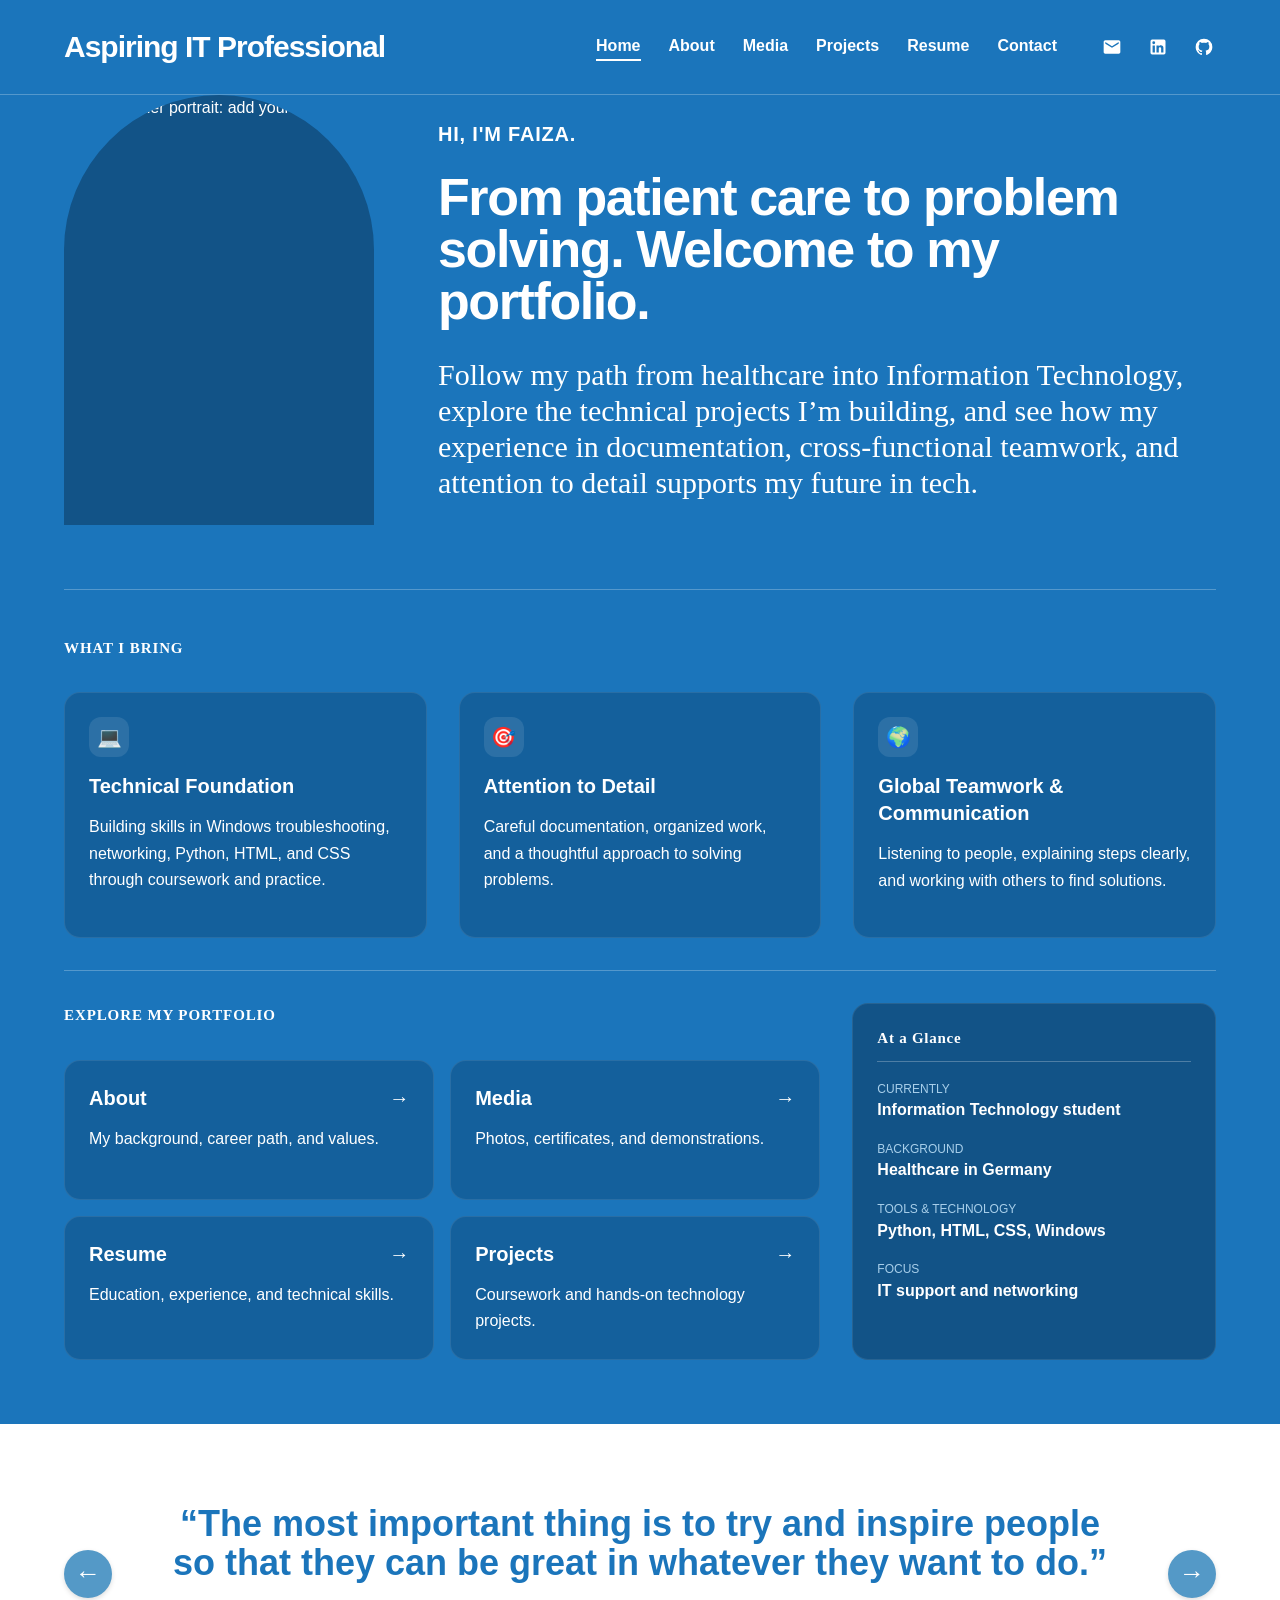
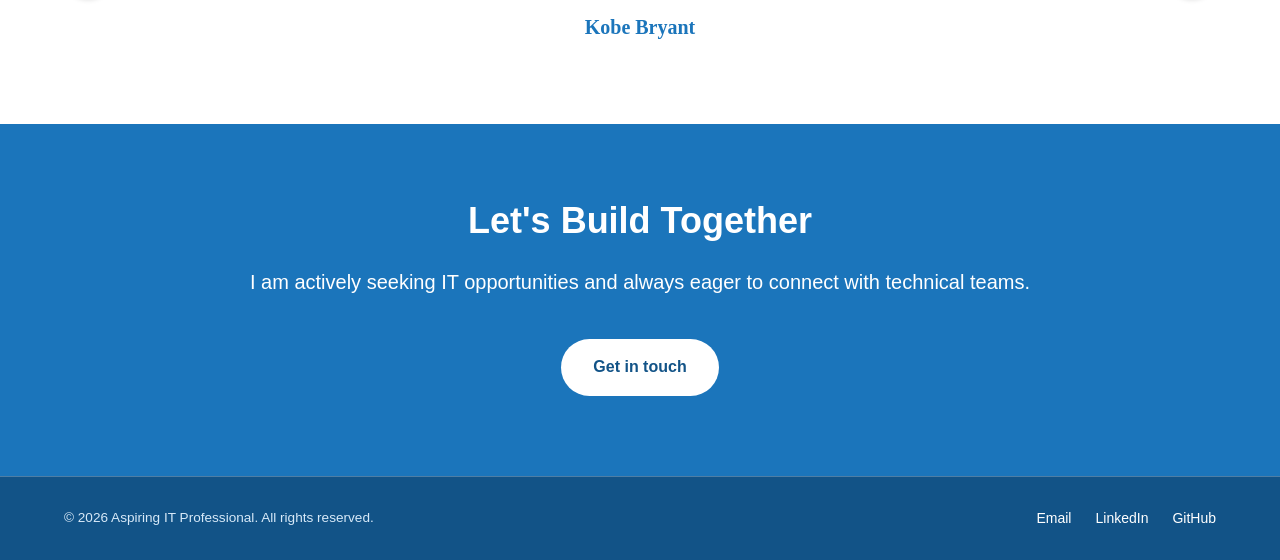
==== index.html @ fd64ea5b "Add files via upload" ====
<!DOCTYPE html>
<html lang="en">
<head>
    <meta charset="UTF-8">
    <meta name="viewport" content="width=device-width, initial-scale=1">
    <meta name="description" content="Home — IT portfolio, education, experience, and technology projects.">
    <title>Home | Aspiring IT Professional</title>
    <link rel="icon" href="assets/favicon.svg" type="image/svg+xml">
    <link rel="stylesheet" href="style.css">
    <script src="script.js" defer></script>
</head>
<body>
    <a class="skip-link" href="#main">Skip to main content</a>
    <header class="site-header">
        <nav class="container nav" aria-label="Main navigation">
            <!-- EDIT: replace the portfolio title on all six pages. -->
            <a class="brand" href="index.html">Aspiring IT Professional</a>
            <button id="mobile-menu-btn" class="menu-button" aria-controls="nav-content" aria-expanded="false" aria-label="Toggle navigation" hidden>☰</button>
            <div id="nav-content" class="nav-content">
                <a class="nav-link" href="index.html" aria-current="page">Home</a>
                <a class="nav-link" href="about.html">About</a>
                <a class="nav-link" href="media.html">Media</a>
                <a class="nav-link" href="projects.html">Projects</a>
                <a class="nav-link" href="resume.html">Resume</a>
                <a class="nav-link" href="contact.html">Contact</a>
                <div class="social-links"><a href="mailto:your-email@example.com" aria-label="Email"><svg aria-hidden="true" focusable="false" class="social-icon" viewBox="0 0 24 24" xmlns="http://www.w3.org/2000/svg">
                            <path d="M20 4H4c-1.1 0-1.99.9-1.99 2L2 18c0 1.1.9 2 2 2h16c1.1 0 2-.9 2-2V6c0-1.1-.9-2-2-2zm0 4l-8 5-8-5V6l8 5 8-5v2z"/>
                        </svg></a><a href="contact.html" aria-label="LinkedIn contact details"><svg aria-hidden="true" focusable="false" class="social-icon" viewBox="0 0 24 24" xmlns="http://www.w3.org/2000/svg">
                            <path d="M19 3a2 2 0 0 1 2 2v14a2 2 0 0 1-2 2H5a2 2 0 0 1-2-2V5a2 2 0 0 1 2-2h14m-.5 15.5v-5.3a3.26 3.26 0 0 0-3.26-3.26c-.85 0-1.84.52-2.28 1.3v-1.11h-2.79v8.37h2.79v-4.93c0-.77.62-1.4 1.39-1.4a1.4 1.4 0 0 1 1.4 1.4v4.93h2.75M6.88 8.56a1.68 1.68 0 0 0 1.68-1.68c0-.93-.75-1.69-1.68-1.69a1.69 1.69 0 0 0-1.69 1.69c0 .93.76 1.68 1.69 1.68m1.39 9.94v-8.37H5.5v8.37h2.77z"/>
                        </svg></a><a href="contact.html" aria-label="GitHub contact details"><svg aria-hidden="true" focusable="false" class="social-icon" viewBox="0 0 24 24" xmlns="http://www.w3.org/2000/svg">
                            <path d="M12 2A10 10 0 0 0 2 12c0 4.42 2.87 8.17 6.84 9.5.5.08.66-.23.66-.5v-1.69c-2.77.6-3.36-1.34-3.36-1.34-.46-1.16-1.11-1.47-1.11-1.47-.91-.62.07-.6.07-.6 1 .07 1.53 1.03 1.53 1.03.87 1.52 2.34 1.07 2.91.83.1-.65.35-1.09.63-1.34-2.22-.25-4.55-1.11-4.55-4.92 0-1.11.38-2 1.03-2.71-.1-.25-.45-1.29.1-2.64 0 0 .84-.27 2.75 1.02.79-.22 1.65-.33 2.5-.33.85 0 1.71.11 2.5.33 1.91-1.29 2.75-1.02 2.75-1.02.55 1.35.2 2.39.1 2.64.65.71 1.03 1.6 1.03 2.71 0 3.82-2.34 4.66-4.57 4.91.36.31.69.92.69 1.85V21c0 .27.16.59.67.5C19.14 20.16 22 16.42 22 12A10 10 0 0 0 12 2z"/>
                        </svg></a></div>
            </div>
        </nav>
    </header>
    <main id="main" class="container" tabindex="-1">
        <!-- EDIT: page content starts here. -->
        <section class="hero"><div class="arch-image-container"><!-- EDIT: replace assets/profile.svg with your own photo and update alt text. --><img src="assets/profile.svg" alt="Placeholder portrait: add your own photo" width="310" height="430"></div><div><p class="eyebrow">HI, I'M FAIZA.</p><h1>From patient care to problem solving. Welcome to my portfolio.</h1><p class="lead">Follow my path from healthcare into Information Technology, explore the technical projects I’m building, and see how my experience in documentation, cross-functional teamwork, and attention to detail supports my future in tech.</p></div></section><section class="section"><p class="eyebrow">WHAT I BRING</p><div class="grid three"><article class="feature-card"><span class="pillar-icon" aria-hidden="true">💻</span><h2>Technical Foundation</h2><p>Building skills in Windows troubleshooting, networking, Python, HTML, and CSS through coursework and practice.</p></article><article class="feature-card"><span class="pillar-icon" aria-hidden="true">🎯</span><h2>Attention to Detail</h2><p>Careful documentation, organized work, and a thoughtful approach to solving problems.</p></article><article class="feature-card"><span class="pillar-icon" aria-hidden="true">🌍</span><h2>Global Teamwork &amp; Communication</h2><p>Listening to people, explaining steps clearly, and working with others to find solutions.</p></article></div></section><section class="section explore"><div><p class="eyebrow">EXPLORE MY PORTFOLIO</p><div class="grid"><a class="feature-card explore-link" href="about.html"><h2>About <span aria-hidden="true">→</span></h2><p>My background, career path, and values.</p></a><a class="feature-card explore-link" href="media.html"><h2>Media <span aria-hidden="true">→</span></h2><p>Photos, certificates, and demonstrations.</p></a><a class="feature-card explore-link" href="resume.html"><h2>Resume <span aria-hidden="true">→</span></h2><p>Education, experience, and technical skills.</p></a><a class="feature-card explore-link" href="projects.html"><h2>Projects <span aria-hidden="true">→</span></h2><p>Coursework and hands-on technology projects.</p></a></div></div><aside class="feature-card"><h2>At a Glance</h2><dl><dt>Currently</dt><dd>Information Technology student</dd><dt>Background</dt><dd>Healthcare in Germany</dd><dt>Tools & Technology</dt><dd>Python, HTML, CSS, Windows</dd><dt>Focus</dt><dd>IT support and networking</dd></dl></aside></section><section class="quote-section" aria-label="Portfolio principles"><button id="prev-quote" aria-label="Previous principle">←</button><div id="quote-display" aria-live="polite" aria-atomic="true"><blockquote>“The most important thing is to try and inspire people so that they can be great in whatever they want to do.”</blockquote><p>Kobe Bryant</p></div><button id="next-quote" aria-label="Next principle">→</button></section><section class="cta"><h2>Let's Build Together</h2><p>I am actively seeking IT opportunities and always eager to connect with technical teams.</p><a class="button" href="contact.html">Get in touch</a></section>
    </main>
    <footer class="site-footer"><div class="container footer-row"><p class="small">© <span class="year-span">2026</span> Aspiring IT Professional. All rights reserved.</p><div class="footer-links"><a href="mailto:your-email@example.com">Email</a><a href="contact.html">LinkedIn</a><a href="contact.html">GitHub</a></div></div></footer>
</body>
</html>
---- style.css ----
/* EDIT: change these colors to customize the entire website. */
:root{--blue:#1b75bb;--dark:#125387;--deep:#104970;--white:#fff;--muted:#e4f1fc;--line:rgba(255,255,255,.25)}
*{box-sizing:border-box}body{margin:0;background:var(--blue);color:var(--white);font-family:Arial,Helvetica,sans-serif;line-height:1.65;min-height:100vh;display:flex;flex-direction:column}a{color:inherit;text-underline-offset:5px}button{font:inherit;cursor:pointer}a,button{-webkit-tap-highlight-color:transparent}a:focus-visible,button:focus-visible{outline:3px solid #ffe296;outline-offset:5px}img,video{max-width:100%;display:block}figure{margin:0}h1,h2,h3{line-height:1.18;margin-top:0}h1{font-size:clamp(2.6rem,5vw,4.4rem);letter-spacing:-.04em;max-width:900px;margin-bottom:24px}h2{font-size:1.4rem}p{margin:0 0 20px}main.container{flex:1;padding-top:64px;padding-bottom:80px}.container{width:min(1200px,100% - 48px);margin-inline:auto}.site-header{position:sticky;top:0;z-index:10;background:var(--blue);border-bottom:1px solid var(--line)}.nav{display:flex;align-items:center;justify-content:space-between;gap:24px;padding-block:24px}.brand{font-size:1.65rem;font-weight:800;text-decoration:none;letter-spacing:-.04em}.nav-content{display:flex;gap:24px;align-items:center}.nav-link{font-family:Georgia,serif;text-decoration:none;border-bottom:2px solid transparent}.nav-link:hover,.nav-link[aria-current]{border-color:white}.menu-button{color:white;background:var(--dark);border:1px solid var(--line);border-radius:8px;padding:5px 13px;font-size:1.5rem}.eyebrow{font-size:.8rem;letter-spacing:.18em;font-weight:bold;margin-bottom:20px}.lead{font-family:Georgia,Cambria,serif;font-size:clamp(1.25rem,2vw,1.65rem);line-height:1.65;max-width:850px;margin-bottom:44px}.hero{display:grid;grid-template-columns:310px 1fr;gap:64px;align-items:center}.arch-image-container{border-radius:180px 180px 16px 16px;overflow:hidden;background:var(--dark);box-shadow:0 16px 35px #10497055}.arch-image-container img{width:100%;height:430px;object-fit:cover}.hero .lead{margin-bottom:28px}.grid{display:grid;grid-template-columns:repeat(2,minmax(0,1fr));gap:24px}.three{grid-template-columns:repeat(3,minmax(0,1fr))}.feature-card{background:var(--dark);border:1px solid var(--line);padding:30px;border-radius:18px;overflow-wrap:anywhere}.feature-card p:last-child{margin-bottom:0}.feature-card h2{margin-bottom:14px}.section{margin-top:64px;padding-top:40px;border-top:1px solid var(--line)}.explore{display:grid;grid-template-columns:2fr 1fr;gap:30px}.explore-link{text-decoration:none;transition:background .2s}.explore-link:hover{background:var(--deep)}.explore-link h2{display:flex;justify-content:space-between;gap:16px}dl{margin-bottom:0}dt{text-transform:uppercase;font-size:.7rem;letter-spacing:.12em;color:var(--muted);margin-top:22px}dd{margin:0}.button{display:inline-block;background:white;color:var(--dark);font-weight:700;border:0;border-radius:30px;padding:13px 25px;text-decoration:none}.button:hover{background:#e4f1fc}.quote-section{background:#fff;color:var(--dark);border-radius:18px;display:flex;align-items:center;gap:24px;padding:40px 24px;margin-top:64px}.quote-section button{background:var(--dark);color:white;border:0;border-radius:50%;width:44px;height:44px;flex-shrink:0}.quote-section div{flex:1;text-align:center}.quote-section blockquote{margin:0 0 16px;font-size:clamp(1.2rem,2.3vw,2rem);line-height:1.35;font-weight:bold}.quote-section p{margin-bottom:0;font-family:Georgia,serif}.cta{text-align:center;margin-top:64px}.cta h2{font-size:2rem}.prose{max-width:900px;font-family:Georgia,serif;font-size:1.2rem}.prose h2{font-family:Arial,sans-serif;margin-top:40px}.stack{display:grid;gap:24px}.print-button{margin-bottom:28px}.media-image{width:100%;height:280px;object-fit:contain;background:var(--deep);border-radius:12px;margin-bottom:24px}.contact-card{max-width:700px}.small{font-size:.85rem}.site-footer{background:var(--dark);text-align:center;padding:40px 0;border-top:1px solid var(--line)}.site-footer p:last-child{margin:0}.skip-link{position:fixed;top:-100px;left:12px;z-index:100;background:white;color:var(--dark);padding:12px}.skip-link:focus{top:12px}
@media(max-width:900px){.nav-content{gap:16px}.brand{font-size:1.35rem}.hero{grid-template-columns:250px 1fr;gap:32px}.arch-image-container img{height:350px}.three,.explore{grid-template-columns:1fr}}
@media(max-width:767px){.container{width:calc(100% - 36px)}main.container{padding-top:40px;padding-bottom:50px}.nav{flex-wrap:wrap;padding-block:18px}.nav-content{width:100%;flex-direction:column;align-items:stretch;gap:0}.nav-content a{padding:12px 0}.nav-content.mobile-collapsed{display:none}.hero{grid-template-columns:1fr;gap:32px}.arch-image-container{width:240px;margin-inline:auto}.arch-image-container img{height:330px}.grid{grid-template-columns:1fr}.feature-card{padding:24px}.quote-section{gap:12px;padding:28px 12px}.quote-section button{width:36px;height:36px}.section{margin-top:40px}.lead{margin-bottom:30px}}
@media(prefers-reduced-motion:reduce){*{scroll-behavior:auto!important;transition:none!important}}
@media print{body{background:white;color:#111}.site-header,.site-footer,.print-button,.skip-link{display:none}main.container{width:100%;padding:0}.feature-card{background:white;color:#111;border:1px solid #bbb;break-inside:avoid}.lead{font-size:14pt;margin-bottom:20px}h1{font-size:28pt}h2{font-size:16pt}.stack{gap:14px}}

/* Reference design: larger editorial hero, blue panels, edge-to-edge quote band. */
.container{width:min(1400px,100% - 128px)}
.nav{gap:28px;padding-block:22px}.brand{font-size:30px;letter-spacing:-1px;font-weight:800;white-space:nowrap}.nav-content{gap:28px}.nav-link{font-family:Arial,Helvetica,sans-serif;font-size:16px;font-weight:600}
.social-links{display:flex;align-items:center;gap:22px;margin-left:15px}.social-links a{font-size:15px;font-weight:800;text-decoration:none;line-height:1}
main.container{padding-top:0;padding-bottom:0}.hero{grid-template-columns:310px 1fr;gap:64px;align-items:center;margin-bottom:64px}.hero h1{font-size:52px;line-height:1;letter-spacing:-1.4px;font-weight:800;margin-bottom:30px}.hero .eyebrow{font-size:20px;letter-spacing:.04em;margin-bottom:20px}.hero .lead{font-size:30px;line-height:1.2;margin-bottom:0;max-width:none}.arch-image-container{border-radius:180px 180px 0 0;box-shadow:none}.arch-image-container img{height:430px}
.section{margin-top:0;padding-top:46px;padding-bottom:32px}.section>.eyebrow,.explore .eyebrow{font-family:Georgia,serif;font-size:15px;letter-spacing:.06em;margin-bottom:32px}.grid{gap:16px}.three{gap:32px}.feature-card{background:rgba(18,83,135,.60);border:1px solid rgba(255,255,255,.09);padding:24px;border-radius:16px}.feature-card h2{font-size:20px;line-height:1.35}.feature-card p{font-size:16px;line-height:1.65}.pillar-icon{display:flex;align-items:center;justify-content:center;width:40px;height:40px;border-radius:12px;background:rgba(255,255,255,.10);font-size:20px;margin-bottom:16px}.three .feature-card{min-height:246px}.explore{grid-template-columns:2.08fr 1fr;gap:32px;padding-top:32px;padding-bottom:64px}.explore-link{min-height:140px}.explore aside{background:#125387}.explore aside h2{font-family:Georgia,serif;font-size:15px;letter-spacing:.05em;border-bottom:1px solid var(--line);padding-bottom:12px}dt{margin-top:18px;font-size:12px;letter-spacing:0;color:#a8cfea}dd{font-weight:600;font-size:16px;line-height:1.4}
.quote-section{border-radius:0;margin:0 calc((100vw - 100%)/-2);padding:64px;gap:32px;min-height:300px}.quote-section blockquote{color:#1b75bb;font-size:36px;line-height:1.1;max-width:950px;margin:0 auto 28px;font-weight:800}.quote-section p{font-size:20px;color:#1b75bb;font-weight:600}.quote-section button{width:48px;height:48px;background:#5499c7;font-size:26px;box-shadow:0 2px 5px #0002}.cta{margin-top:0;padding:76px 0 80px}.cta h2{font-size:36px;margin-bottom:24px}.cta p{font-size:20px;max-width:900px;margin:0 auto 40px}.cta .button{padding:15px 32px}.site-footer{padding:30px 0}.footer-row{display:flex;justify-content:space-between;align-items:center;gap:24px}.footer-row p{margin:0;color:#d7e9f8}.footer-links{display:flex;gap:24px;font-size:14px}.footer-links a{text-decoration:none}
main.container:not(:has(.hero)){padding-block:72px}
@media(max-width:1200px){.container{width:calc(100% - 64px)}.brand{font-size:25px}.nav-content{gap:17px}.social-links{gap:15px;margin-left:0}.hero{grid-template-columns:280px 1fr;gap:40px}.hero h1{font-size:44px}.hero .lead{font-size:26px}.arch-image-container img{height:400px}.quote-section{padding-inline:32px}}
@media(max-width:1000px){.nav{flex-wrap:wrap}.nav-content{gap:22px}.hero{grid-template-columns:240px 1fr;gap:32px}.hero h1{font-size:38px}.hero .lead{font-size:23px}.arch-image-container img{height:350px}.three{grid-template-columns:repeat(3,minmax(0,1fr));gap:16px}.three .feature-card{padding:20px}.explore{grid-template-columns:2fr 1fr;gap:20px}.quote-section blockquote{font-size:30px}}
@media(max-width:767px){.container{width:calc(100% - 36px)}.brand{font-size:23px}.nav{padding-block:18px}.nav-content{gap:0}.social-links{padding-top:18px;padding-bottom:10px;gap:25px}.hero{grid-template-columns:1fr;padding-top:24px;margin-bottom:40px}.hero h1{font-size:38px;line-height:1.08}.hero .lead{font-size:23px;line-height:1.4}.hero .eyebrow{font-size:16px}.three,.explore{grid-template-columns:1fr}.three .feature-card{min-height:0}.section{padding-top:32px}.quote-section{padding:40px 18px;gap:12px;min-height:0}.quote-section blockquote{font-size:23px}.quote-section button{width:36px;height:36px}.quote-section p{font-size:17px}.cta{padding-block:52px}.cta h2{font-size:30px}.footer-row{flex-direction:column;align-items:flex-start}.footer-links{flex-wrap:wrap}}

.social-links a{display:inline-flex;align-items:center;justify-content:center;width:24px;height:28px;color:#fff}.social-icon{display:block;width:20px;height:20px;fill:currentColor}.social-links a:hover{opacity:.8}

/* About page: personal story and supporting skills. */
.about-intro{max-width:1000px;margin-bottom:52px}.about-intro h1{font-size:clamp(2.3rem,4.5vw,3.7rem);line-height:1.1;max-width:1000px}.about-intro .lead{font-size:23px;max-width:900px;margin-bottom:0}.about-layout{display:grid;grid-template-columns:minmax(0,1.8fr) minmax(260px,1fr);gap:64px;border-top:1px solid var(--line);padding-top:44px}.about-story section+section{margin-top:44px}.about-story .eyebrow,.about-sidebar .eyebrow{font-size:12px;letter-spacing:.12em;margin-bottom:14px}.about-story h2{font-size:27px;line-height:1.25;margin-bottom:20px}.about-story p:not(.eyebrow){font-family:Georgia,Cambria,serif;font-size:19px;line-height:1.8;color:#f0f7fd}.about-sidebar{display:flex;flex-direction:column;gap:24px;align-self:start}.about-sidebar .feature-card{padding:28px;background:#125387}.about-list{margin:20px 0 0;padding-left:20px}.about-list li{padding-left:4px;margin-bottom:12px}.about-list li:last-child{margin-bottom:0}.about-next{margin-top:48px;padding-top:32px;border-top:1px solid var(--line);display:flex;justify-content:space-between;align-items:center;gap:28px}.about-next h2{margin-bottom:10px}.about-next p{margin:0}.about-actions{display:flex;align-items:center;gap:24px;flex-wrap:wrap;flex-shrink:0}.about-resume-link{text-underline-offset:5px}
@media(max-width:1000px){.about-layout{gap:32px}.about-next{align-items:flex-start;flex-direction:column}}
@media(max-width:767px){.about-layout{grid-template-columns:1fr;gap:28px;padding-top:30px}.about-intro{margin-bottom:32px}.about-intro .lead{font-size:21px}.about-story h2{font-size:25px}.about-story p:not(.eyebrow){font-size:18px}.about-actions{gap:20px}.about-sidebar .feature-card{padding:24px}}

/* Modern About: editorial typography, numbered narrative, career journey. */
.bio-hero{display:grid;grid-template-columns:minmax(0,1.7fr) minmax(240px,1fr);gap:64px;align-items:center;padding:0 0 54px}.bio-kicker{font-size:11px;font-weight:700;letter-spacing:.16em;margin:0 0 24px}.bio-heading h1{font-size:clamp(52px,6.6vw,88px);font-weight:800;line-height:.99;letter-spacing:-.065em;margin:0 0 28px}.bio-heading em,.bio-toolbox em,.bio-approach em{font-family:Georgia,serif;font-weight:400;letter-spacing:-.055em;color:#d8edff}.bio-intro{font-size:19px;line-height:1.7;max-width:580px;color:#e4f1fc;margin:0}.bio-note{padding:34px 30px;background:#125387;border-radius:4px 60px 4px 4px;transform:rotate(3deg);box-shadow:12px 12px 0 rgba(255,255,255,.08)}.bio-note-label{font-size:10px;letter-spacing:.18em;color:#b8d9f3}.bio-note>p{font-family:Georgia,serif;font-size:27px;line-height:1.4;margin:30px 0 34px}.bio-note-bottom{border-top:1px solid #ffffff30;padding-top:20px;display:flex;gap:10px;align-items:center;font-size:12px}.bio-dot{display:inline-block;width:8px;height:8px;border-radius:50%;background:#bde9ce;flex-shrink:0}.bio-ribbon{display:flex;justify-content:space-between;gap:20px;flex-wrap:wrap;border-block:1px solid #ffffff40;padding:20px 0;font-size:12px;letter-spacing:.02em;color:#e4f1fc}.bio-story-section{display:grid;grid-template-columns:1fr 1.65fr;gap:72px;padding:76px 0}.bio-section-label>span{font-size:11px;letter-spacing:.14em;color:#c8e3f8}.bio-section-label h2{font-size:33px;line-height:1.2;letter-spacing:-.04em;margin:20px 0}.bio-story-copy p{font-size:17px;line-height:1.85;color:#e4f1fc}.bio-story-copy .bio-large-copy{font-size:26px;line-height:1.5;letter-spacing:-.02em;color:white;margin-bottom:28px}.bio-large-copy strong{font-weight:500;text-decoration:underline;text-decoration-color:#a9d0ed;text-underline-offset:7px}.bio-journey-section{border-top:1px solid #ffffff40;padding:42px 0 64px}.bio-section-top{display:flex;align-items:flex-end;justify-content:space-between;gap:24px;margin-bottom:28px}.bio-section-top .bio-kicker{margin-bottom:15px}.bio-section-top h2{font-size:31px;letter-spacing:-.035em;margin-bottom:0}.bio-section-aside{font-size:12px;color:#c8e3f8;max-width:180px}.bio-journey{display:grid;grid-template-columns:repeat(3,minmax(0,1fr));gap:14px}.bio-step{padding:26px;background:#1966a2;border:1px solid #ffffff20;border-radius:12px;display:flex;flex-direction:column}.bio-step-top{display:flex;justify-content:space-between;align-items:center;font-size:10px;letter-spacing:.1em;margin-bottom:38px;color:#c8e3f8}.bio-step h3{font-size:22px;letter-spacing:-.03em;line-height:1.25;margin-bottom:16px}.bio-step p{font-size:15px;line-height:1.7;flex:1;color:#e4f1fc}.bio-step-foot{border-top:1px solid #ffffff30;padding-top:18px;font-size:11px}.bio-step-current{background:#e5f3ff;color:#125387}.bio-step-current .bio-step-top,.bio-step-current p{color:#265f89}.bio-step-current .bio-dot{background:#23794b}.bio-step-current .bio-step-foot{border-color:#12538733}.bio-toolbox{display:grid;grid-template-columns:1fr 1.2fr;gap:64px;padding:44px;background:#125387;border-radius:20px}.bio-toolbox h2{font-size:37px;line-height:1.15;letter-spacing:-.04em}.bio-toolbox p:not(.bio-kicker){font-size:16px;line-height:1.8;color:#d8edff;margin-bottom:0}.bio-skill-groups{display:flex;flex-direction:column;justify-content:center;gap:28px}.bio-skill-groups h3{font-size:13px;margin-bottom:14px;color:#d8edff}.bio-tags{display:flex;flex-wrap:wrap;gap:9px}.bio-tags span{border:1px solid #ffffff45;border-radius:30px;padding:8px 14px;font-size:13px;line-height:1.4}.bio-approach{text-align:center;padding:76px 16px 10px}.bio-approach h2{font-size:clamp(34px,4.5vw,58px);line-height:1.12;letter-spacing:-.045em}.bio-approach>p:not(.bio-kicker){max-width:690px;font-size:17px;line-height:1.85;color:#e4f1fc;margin:0 auto 30px}.bio-actions{display:flex;gap:24px;justify-content:center;align-items:center;flex-wrap:wrap}.bio-actions .button{display:inline-flex;gap:26px;align-items:center}.bio-text-link{font-size:14px;text-underline-offset:6px}
@media(max-width:1000px){.bio-hero{gap:32px}.bio-heading h1{font-size:64px}.bio-note{padding:26px 22px}.bio-note>p{font-size:23px}.bio-story-section{gap:40px}.bio-toolbox{gap:32px;padding:32px}.bio-toolbox h2{font-size:31px}.bio-step{padding:22px}}
@media(max-width:767px){.bio-hero{grid-template-columns:1fr;gap:36px;padding-bottom:40px}.bio-heading h1{font-size:clamp(45px,10vw,65px)}.bio-intro{font-size:18px}.bio-note{transform:none;border-radius:4px 45px 4px 4px;box-shadow:7px 7px 0 #ffffff12}.bio-note>p{font-size:25px;margin-block:20px}.bio-ribbon{gap:10px;flex-direction:column}.bio-story-section{grid-template-columns:1fr;gap:12px;padding-block:44px}.bio-story-copy .bio-large-copy{font-size:24px}.bio-journey{grid-template-columns:1fr}.bio-section-top{align-items:flex-start;flex-direction:column}.bio-section-aside{max-width:none}.bio-step-top{margin-bottom:24px}.bio-toolbox{grid-template-columns:1fr;padding:26px;gap:30px}.bio-approach{padding-top:50px}.bio-actions{flex-direction:column}.bio-kicker{font-size:10px;letter-spacing:.12em}}

/* Media: travel and photography journal. */
.travel-hero{display:grid;grid-template-columns:1.5fr 1fr;align-items:end;gap:60px;padding-bottom:56px}.travel-kicker{font-size:11px;font-weight:700;letter-spacing:.16em;margin-bottom:28px}.travel-hero h1{font-size:clamp(46px,5.5vw,76px);line-height:1.05;letter-spacing:-.06em;margin:0}.travel-hero em,.travel-note em{font-family:Georgia,serif;font-weight:400;color:#d9efff}.travel-intro{max-width:350px;padding-bottom:3px}.travel-small-rule{display:block;width:40px;height:2px;background:#c2e2f8;margin-bottom:22px}.travel-intro p{font-size:17px;line-height:1.8;color:#e4f1fc}.travel-jump{text-decoration:none;font-size:13px;display:flex;gap:32px;align-items:center}.travel-jump span{font-size:24px}.travel-gallery{display:grid;grid-template-columns:repeat(12,minmax(0,1fr));gap:38px 26px;border-top:1px solid #ffffff35;padding-top:32px;scroll-margin-top:110px}.travel-photo{margin:0;min-width:0}.travel-photo-01{grid-column:span 8}.travel-photo-02{grid-column:span 4}.travel-photo-03{grid-column:span 5}.travel-photo-04{grid-column:span 7}.travel-photo-05{grid-column:span 12}.travel-image-wrap{position:relative;overflow:hidden;border-radius:4px;background:#125387}.travel-photo img{width:100%;height:400px;object-fit:cover;transition:transform .45s ease}.travel-photo-02 img{height:400px}.travel-photo-03 img,.travel-photo-04 img{height:360px}.travel-photo-05 img{height:440px}.travel-photo:hover img{transform:scale(1.025)}.travel-photo-index{position:absolute;top:18px;left:18px;padding:6px 10px;font-size:10px;letter-spacing:.14em;background:#104970d9;border:1px solid #ffffff35;color:white}.travel-photo figcaption{display:flex;justify-content:space-between;align-items:flex-start;gap:16px;padding-top:17px}.travel-category{font-size:10px;letter-spacing:.1em;text-transform:uppercase;color:#c1def4}.travel-photo h2{font-size:19px;line-height:1.35;font-weight:500;letter-spacing:-.02em;margin:5px 0 0}.travel-location{font-size:11px;color:#c1def4;white-space:nowrap;padding-top:5px}.travel-photo-02 figcaption,.travel-photo-03 figcaption{flex-direction:column;gap:5px}.travel-note{display:grid;grid-template-columns:1fr 1fr;gap:0 70px;border-top:1px solid #ffffff35;margin-top:60px;padding-top:38px}.travel-note>.travel-kicker{grid-column:1/-1}.travel-note h2{font-size:clamp(35px,4vw,52px);line-height:1.12;letter-spacing:-.045em}.travel-note>div p{font-size:17px;line-height:1.85;color:#e4f1fc}.travel-end{display:flex;justify-content:space-between;gap:24px;align-items:center;margin-top:35px;padding:24px 0;border-top:1px solid #ffffff35;font-size:13px;color:#d4eafa}.travel-end a{text-underline-offset:5px;white-space:nowrap}
@media(max-width:1000px){.travel-hero{gap:32px;grid-template-columns:1.3fr 1fr}.travel-hero h1{font-size:54px}.travel-photo img,.travel-photo-02 img{height:350px}.travel-location{white-space:normal}.travel-photo figcaption{flex-wrap:wrap}}
@media(max-width:767px){.travel-hero{grid-template-columns:1fr;gap:28px;padding-bottom:34px}.travel-hero h1{font-size:clamp(40px,10vw,60px)}.travel-intro{max-width:none}.travel-kicker{font-size:10px;line-height:1.7;margin-bottom:20px}.travel-small-rule{margin-bottom:15px}.travel-gallery{gap:28px;grid-template-columns:1fr;padding-top:24px}.travel-photo-01,.travel-photo-02,.travel-photo-03,.travel-photo-04,.travel-photo-05{grid-column:1}.travel-photo img,.travel-photo-02 img,.travel-photo-03 img,.travel-photo-04 img,.travel-photo-05 img{height:auto;aspect-ratio:4/3}.travel-photo-02 img{aspect-ratio:4/5}.travel-photo figcaption{flex-direction:column;gap:5px}.travel-note{grid-template-columns:1fr;gap:0;margin-top:38px;padding-top:28px}.travel-note h2{font-size:38px}.travel-end{align-items:flex-start;flex-direction:column;gap:15px}}
@media(prefers-reduced-motion:reduce){.travel-photo img{transition:none}.travel-photo:hover img{transform:none}}

.resume-hero{display:grid;grid-template-columns:1.6fr 1fr;gap:60px;align-items:center;margin-bottom:50px}.resume-hero h1{font-size:clamp(44px,5.5vw,70px);line-height:1.05;letter-spacing:-.055em}.resume-hero em{font-family:Georgia,serif;font-weight:400;color:#d7edff}.resume-hero .lead{font-family:Arial,sans-serif;font-size:21px;margin-bottom:0}.resume-subtitle{display:block;font-size:14px;color:#d7edff;margin-top:9px}.resume-download{padding:30px;background:#125387;border:1px solid #ffffff25;border-radius:16px}.resume-download .eyebrow{font-size:10px}.resume-download p:not(.eyebrow){font-size:15px;color:#e4f1fc}.resume-download h2{font-size:28px}.resume-direct{display:block;font-size:13px;margin-top:16px;text-underline-offset:5px}.resume-document{background:#f5f9fc;color:#203a50;border-radius:12px;padding:44px 48px}.resume-document>section+section{border-top:1px solid #cbdce9;margin-top:30px;padding-top:28px}.resume-document h2{font-size:12px;text-transform:uppercase;letter-spacing:.15em;color:#125387;margin-bottom:22px}.resume-document p,.resume-document li{font-size:15px;line-height:1.8}.resume-document p:last-child{margin-bottom:0}.resume-job+.resume-job{margin-top:28px}.resume-job-heading{display:flex;justify-content:space-between;gap:22px;align-items:flex-start;margin-bottom:12px}.resume-job-heading h3{font-size:20px;letter-spacing:-.025em;margin-bottom:5px}.resume-job-heading p{font-size:14px;color:#52718b;margin:0}.resume-job-heading>span{font-size:12px;color:#52718b;white-space:nowrap}.resume-job ul{padding-left:20px;margin-bottom:0}.resume-job li{margin-bottom:6px}.resume-skills{display:grid;grid-template-columns:150px 1fr;gap:12px 22px}.resume-skills dt{color:#52718b;margin:0;font-size:13px;text-transform:none}.resume-skills dd{font-weight:400;color:#203a50;font-size:15px}
@media(max-width:767px){.resume-hero{grid-template-columns:1fr;gap:28px;margin-bottom:30px}.resume-document{padding:28px 22px}.resume-job-heading{flex-direction:column;gap:8px}.resume-skills{grid-template-columns:1fr;gap:7px}.resume-skills dd{margin-bottom:13px}.resume-download{padding:26px}.resume-hero h1{font-size:46px}}

/* Contact: clear direct channels with an editorial introduction. */
.connect-hero{max-width:950px;margin-bottom:50px}.connect-hero .eyebrow{font-size:11px;letter-spacing:.16em}.connect-hero h1{font-size:clamp(46px,5.9vw,78px);line-height:1.04;letter-spacing:-.06em;margin-bottom:26px}.connect-hero em{font-family:Georgia,serif;font-weight:400;color:#d9efff}.connect-intro{max-width:600px;font-size:20px;line-height:1.7;color:#e4f1fc}.connect-layout{display:grid;grid-template-columns:1.1fr 1fr;gap:46px;border-top:1px solid #ffffff35;padding-top:34px}.connect-email{background:#e5f3ff;color:#125387;padding:40px;border-radius:4px 50px 4px 4px;align-self:start}.connect-email .eyebrow{font-size:10px;letter-spacing:.13em}.connect-email h2{font-size:36px;line-height:1.15;letter-spacing:-.04em;margin-bottom:22px}.connect-email>p:not(.eyebrow){font-size:16px;line-height:1.8;color:#335e7e}.connect-address{display:flex;justify-content:space-between;gap:12px;align-items:center;font-size:clamp(16px,1.6vw,22px);font-weight:600;text-decoration:none;border-block:1px solid #12538730;padding:21px 0;margin:28px 0;overflow-wrap:anywhere}.connect-address span{font-size:25px;flex-shrink:0}.connect-email .button{background:#125387;color:white}.connect-email-note{display:block;font-size:11px;color:#486d88;margin-top:12px}.connect-elsewhere>.eyebrow{font-size:10px;letter-spacing:.14em;color:#d1e8f8;margin-bottom:22px}.connect-profile{padding:24px 0}.connect-profile+.connect-profile{border-top:1px solid #ffffff35;margin-top:12px;padding-top:30px}.connect-channel{font-size:10px;letter-spacing:.15em;color:#c1def4}.connect-profile h2{font-size:25px;line-height:1.25;letter-spacing:-.03em;margin:14px 0}.connect-profile p{max-width:400px;font-size:16px;color:#e4f1fc;line-height:1.75}.connect-pending{font-size:12px;color:#d1e8f8;border:1px solid #ffffff35;border-radius:20px;display:inline-block;padding:5px 12px}.connect-topics{display:grid;grid-template-columns:1fr 1fr;gap:40px;margin-top:55px;padding-top:32px;border-top:1px solid #ffffff35;align-items:center}.connect-topics .eyebrow{font-size:10px;margin-bottom:14px}.connect-topics h2{font-size:25px;letter-spacing:-.03em;margin-bottom:0}.connect-tags{display:flex;gap:10px;flex-wrap:wrap}.connect-tags span{font-size:12px;border:1px solid #ffffff40;border-radius:25px;padding:8px 14px}.connect-signoff{margin-top:62px;text-align:center;padding-bottom:8px}.connect-signoff p{font-size:12px;letter-spacing:.08em;margin-bottom:8px;color:#d1e8f8}.connect-signoff>span{font-family:Georgia,serif;font-style:italic;font-size:29px}
@media(max-width:767px){.connect-hero{margin-bottom:30px}.connect-hero h1{font-size:clamp(40px,10vw,58px)}.connect-intro{font-size:18px}.connect-layout{grid-template-columns:1fr;gap:30px;padding-top:25px}.connect-email{padding:28px 24px;border-radius:4px 40px 4px 4px}.connect-email h2{font-size:32px}.connect-address{font-size:18px}.connect-topics{grid-template-columns:1fr;gap:23px;margin-top:35px}.connect-signoff{margin-top:40px}.connect-elsewhere>.eyebrow{margin-bottom:0}}
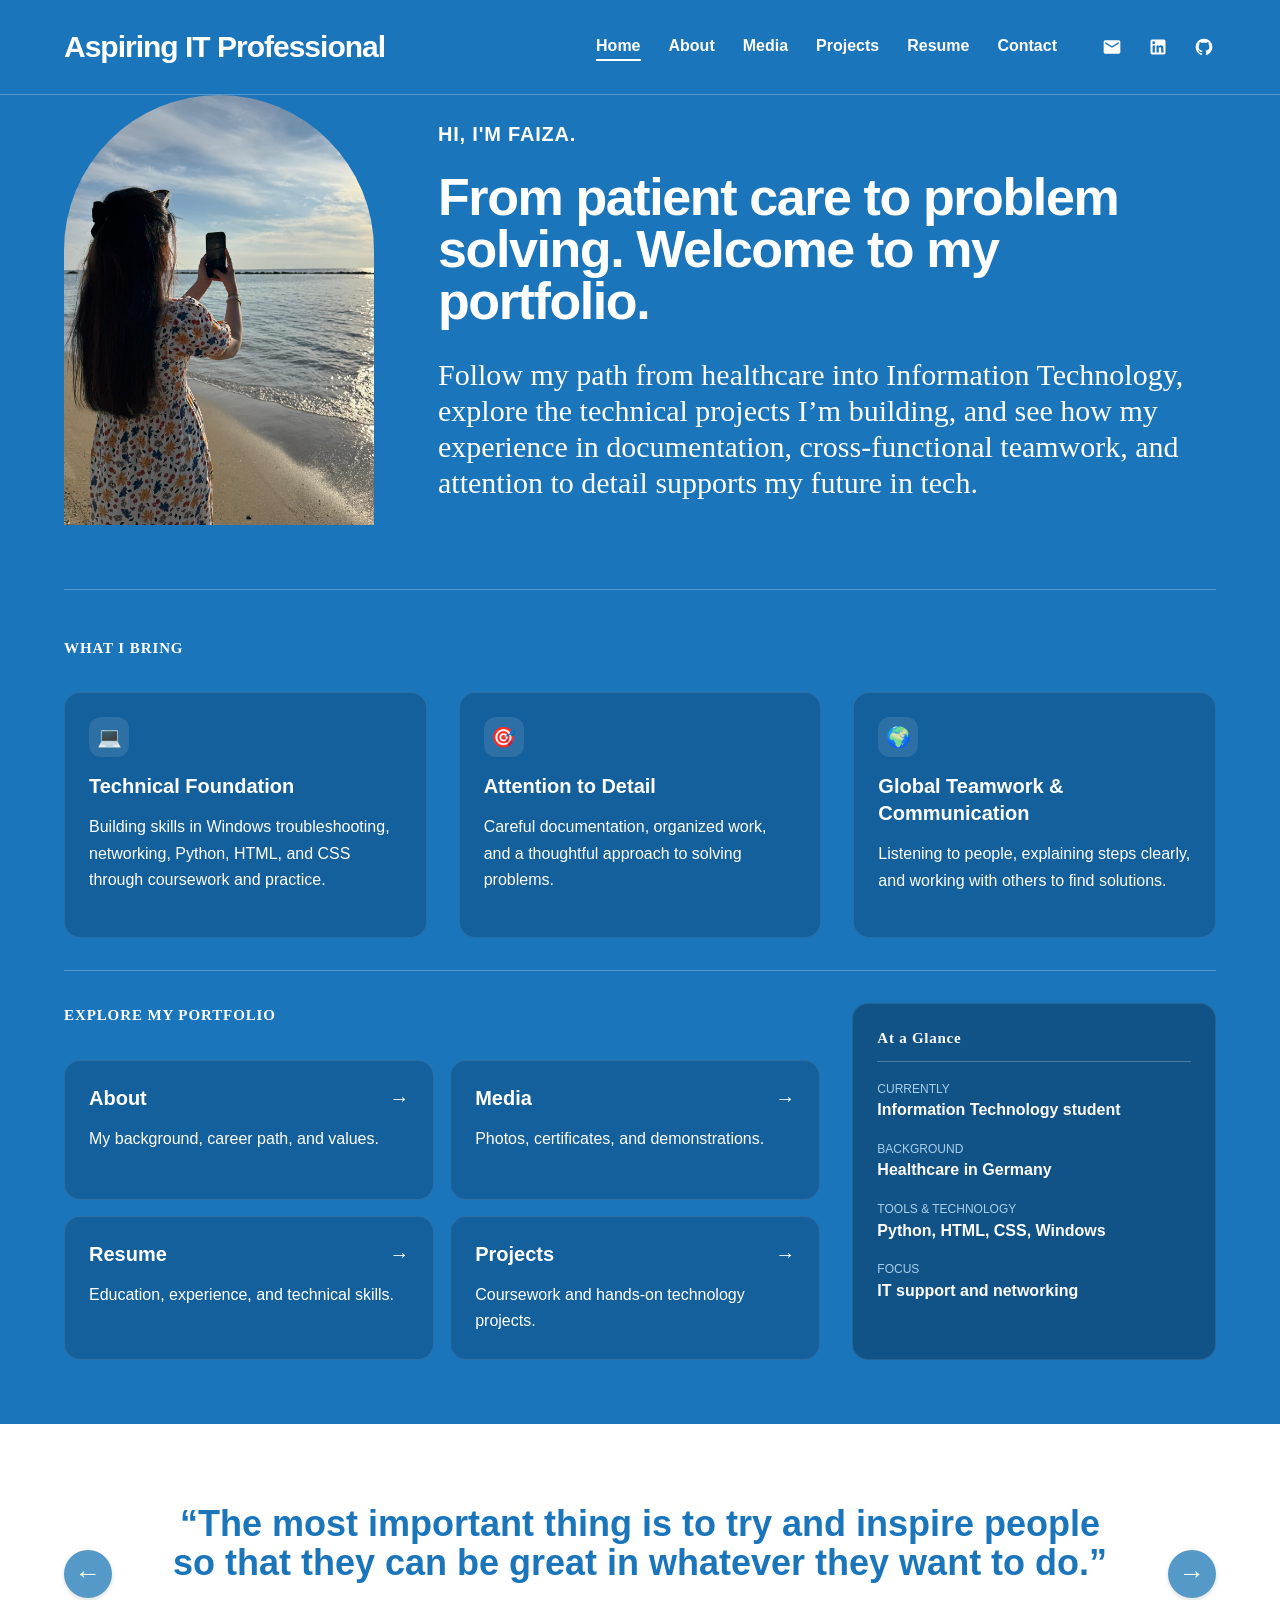
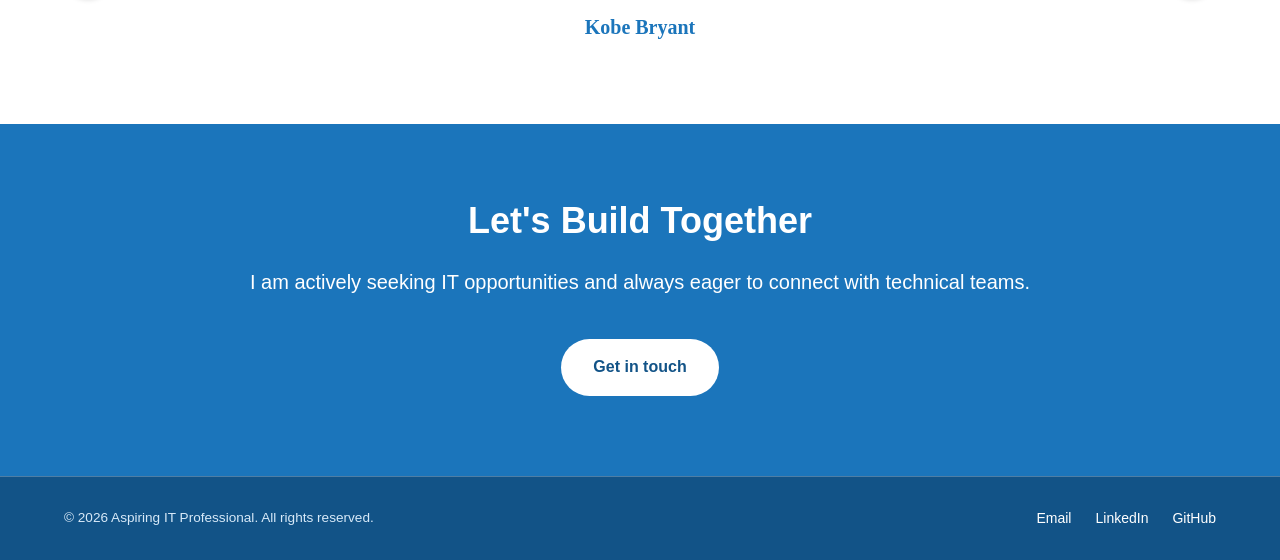
==== commit 6b666ec5: "Update index.html" ====
--- a/index.html
+++ b/index.html
@@ -35,7 +35,10 @@
     </header>
     <main id="main" class="container" tabindex="-1">
         <!-- EDIT: page content starts here. -->
-        <section class="hero"><div class="arch-image-container"><!-- EDIT: replace assets/profile.svg with your own photo and update alt text. --><img src="assets/profile.svg" alt="Placeholder portrait: add your own photo" width="310" height="430"></div><div><p class="eyebrow">HI, I'M FAIZA.</p><h1>From patient care to problem solving. Welcome to my portfolio.</h1><p class="lead">Follow my path from healthcare into Information Technology, explore the technical projects I’m building, and see how my experience in documentation, cross-functional teamwork, and attention to detail supports my future in tech.</p></div></section><section class="section"><p class="eyebrow">WHAT I BRING</p><div class="grid three"><article class="feature-card"><span class="pillar-icon" aria-hidden="true">💻</span><h2>Technical Foundation</h2><p>Building skills in Windows troubleshooting, networking, Python, HTML, and CSS through coursework and practice.</p></article><article class="feature-card"><span class="pillar-icon" aria-hidden="true">🎯</span><h2>Attention to Detail</h2><p>Careful documentation, organized work, and a thoughtful approach to solving problems.</p></article><article class="feature-card"><span class="pillar-icon" aria-hidden="true">🌍</span><h2>Global Teamwork &amp; Communication</h2><p>Listening to people, explaining steps clearly, and working with others to find solutions.</p></article></div></section><section class="section explore"><div><p class="eyebrow">EXPLORE MY PORTFOLIO</p><div class="grid"><a class="feature-card explore-link" href="about.html"><h2>About <span aria-hidden="true">→</span></h2><p>My background, career path, and values.</p></a><a class="feature-card explore-link" href="media.html"><h2>Media <span aria-hidden="true">→</span></h2><p>Photos, certificates, and demonstrations.</p></a><a class="feature-card explore-link" href="resume.html"><h2>Resume <span aria-hidden="true">→</span></h2><p>Education, experience, and technical skills.</p></a><a class="feature-card explore-link" href="projects.html"><h2>Projects <span aria-hidden="true">→</span></h2><p>Coursework and hands-on technology projects.</p></a></div></div><aside class="feature-card"><h2>At a Glance</h2><dl><dt>Currently</dt><dd>Information Technology student</dd><dt>Background</dt><dd>Healthcare in Germany</dd><dt>Tools & Technology</dt><dd>Python, HTML, CSS, Windows</dd><dt>Focus</dt><dd>IT support and networking</dd></dl></aside></section><section class="quote-section" aria-label="Portfolio principles"><button id="prev-quote" aria-label="Previous principle">←</button><div id="quote-display" aria-live="polite" aria-atomic="true"><blockquote>“The most important thing is to try and inspire people so that they can be great in whatever they want to do.”</blockquote><p>Kobe Bryant</p></div><button id="next-quote" aria-label="Next principle">→</button></section><section class="cta"><h2>Let's Build Together</h2><p>I am actively seeking IT opportunities and always eager to connect with technical teams.</p><a class="button" href="contact.html">Get in touch</a></section>
+        <section class="hero"><div class="arch-image-container"><!-- EDIT: replace assets/profile.svg with your own photo and update alt text. --><img <img src="assets/PHOTO-2026-10-17-18-01-55 4.jpg"
+     alt="Faiza photographing the sea"
+     width="310"
+    height="430"></div><div><p class="eyebrow">HI, I'M FAIZA.</p><h1>From patient care to problem solving. Welcome to my portfolio.</h1><p class="lead">Follow my path from healthcare into Information Technology, explore the technical projects I’m building, and see how my experience in documentation, cross-functional teamwork, and attention to detail supports my future in tech.</p></div></section><section class="section"><p class="eyebrow">WHAT I BRING</p><div class="grid three"><article class="feature-card"><span class="pillar-icon" aria-hidden="true">💻</span><h2>Technical Foundation</h2><p>Building skills in Windows troubleshooting, networking, Python, HTML, and CSS through coursework and practice.</p></article><article class="feature-card"><span class="pillar-icon" aria-hidden="true">🎯</span><h2>Attention to Detail</h2><p>Careful documentation, organized work, and a thoughtful approach to solving problems.</p></article><article class="feature-card"><span class="pillar-icon" aria-hidden="true">🌍</span><h2>Global Teamwork &amp; Communication</h2><p>Listening to people, explaining steps clearly, and working with others to find solutions.</p></article></div></section><section class="section explore"><div><p class="eyebrow">EXPLORE MY PORTFOLIO</p><div class="grid"><a class="feature-card explore-link" href="about.html"><h2>About <span aria-hidden="true">→</span></h2><p>My background, career path, and values.</p></a><a class="feature-card explore-link" href="media.html"><h2>Media <span aria-hidden="true">→</span></h2><p>Photos, certificates, and demonstrations.</p></a><a class="feature-card explore-link" href="resume.html"><h2>Resume <span aria-hidden="true">→</span></h2><p>Education, experience, and technical skills.</p></a><a class="feature-card explore-link" href="projects.html"><h2>Projects <span aria-hidden="true">→</span></h2><p>Coursework and hands-on technology projects.</p></a></div></div><aside class="feature-card"><h2>At a Glance</h2><dl><dt>Currently</dt><dd>Information Technology student</dd><dt>Background</dt><dd>Healthcare in Germany</dd><dt>Tools & Technology</dt><dd>Python, HTML, CSS, Windows</dd><dt>Focus</dt><dd>IT support and networking</dd></dl></aside></section><section class="quote-section" aria-label="Portfolio principles"><button id="prev-quote" aria-label="Previous principle">←</button><div id="quote-display" aria-live="polite" aria-atomic="true"><blockquote>“The most important thing is to try and inspire people so that they can be great in whatever they want to do.”</blockquote><p>Kobe Bryant</p></div><button id="next-quote" aria-label="Next principle">→</button></section><section class="cta"><h2>Let's Build Together</h2><p>I am actively seeking IT opportunities and always eager to connect with technical teams.</p><a class="button" href="contact.html">Get in touch</a></section>
     </main>
     <footer class="site-footer"><div class="container footer-row"><p class="small">© <span class="year-span">2026</span> Aspiring IT Professional. All rights reserved.</p><div class="footer-links"><a href="mailto:your-email@example.com">Email</a><a href="contact.html">LinkedIn</a><a href="contact.html">GitHub</a></div></div></footer>
 </body>
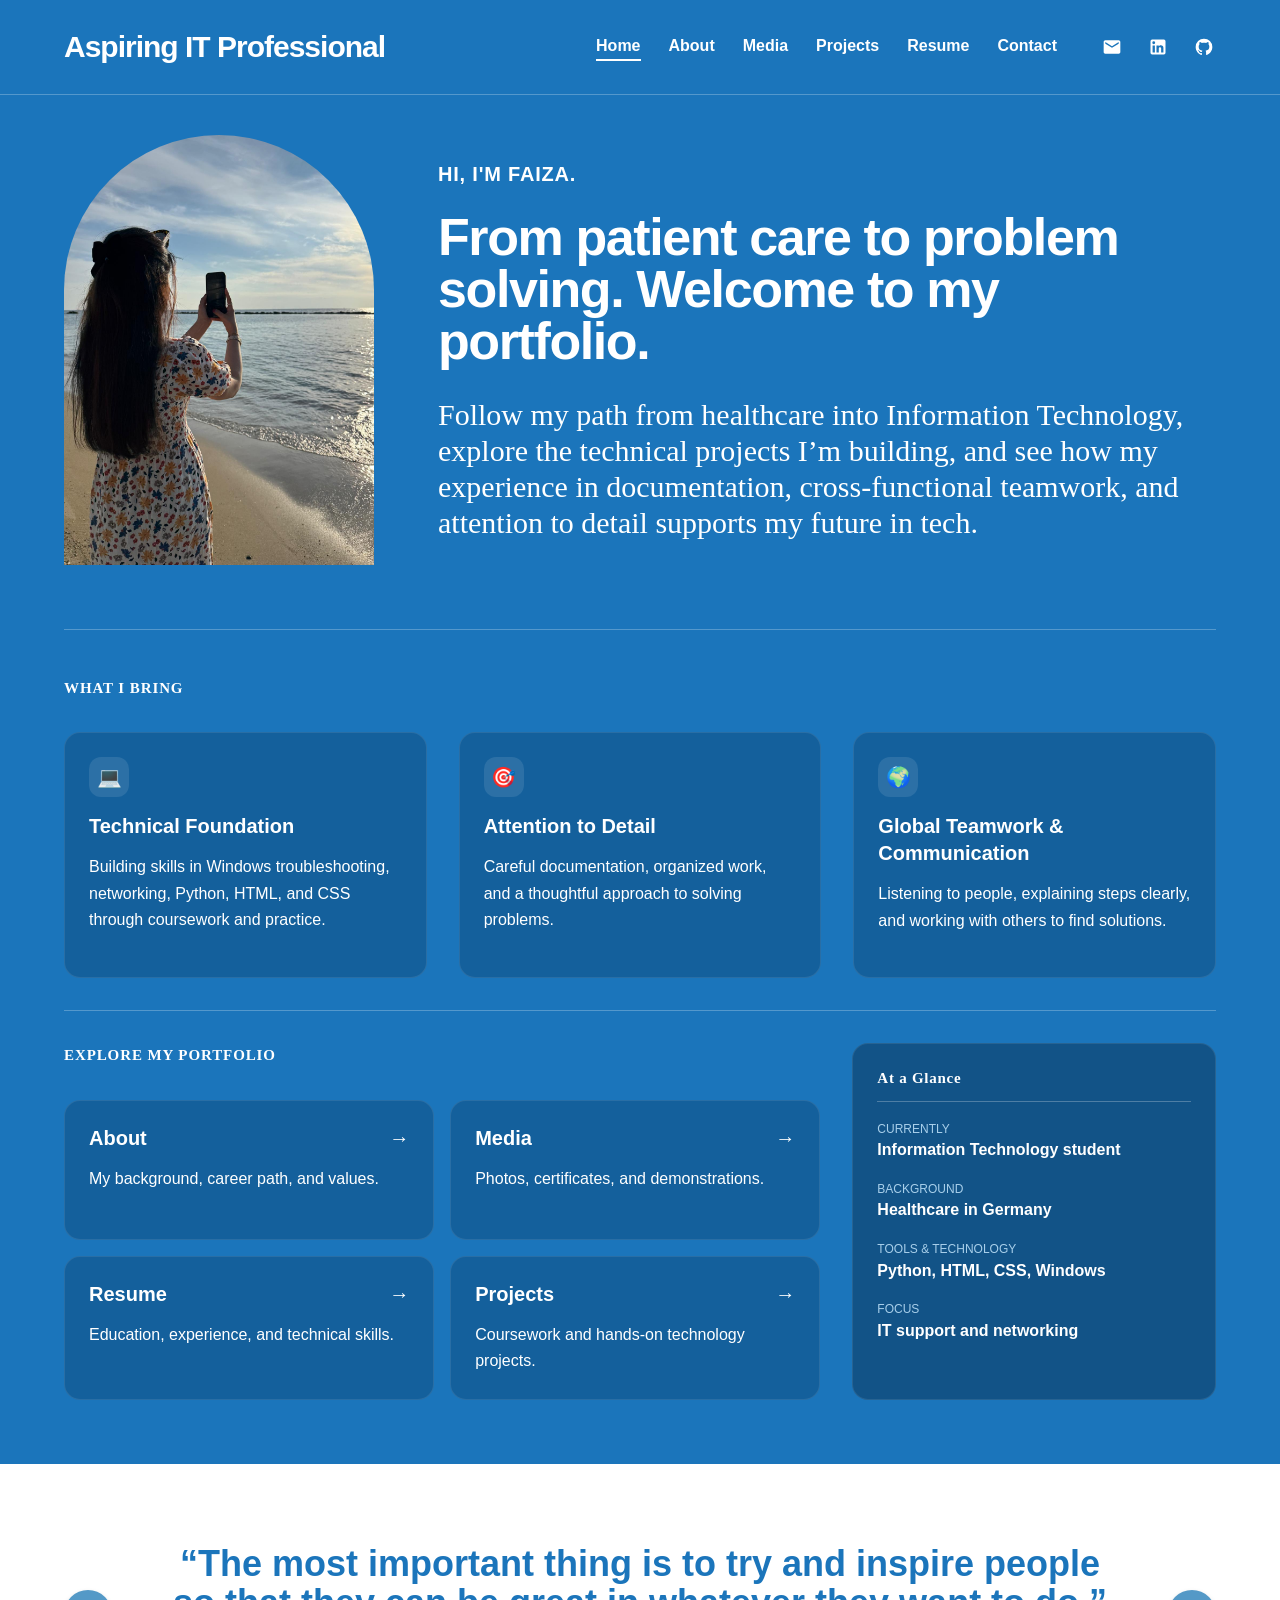
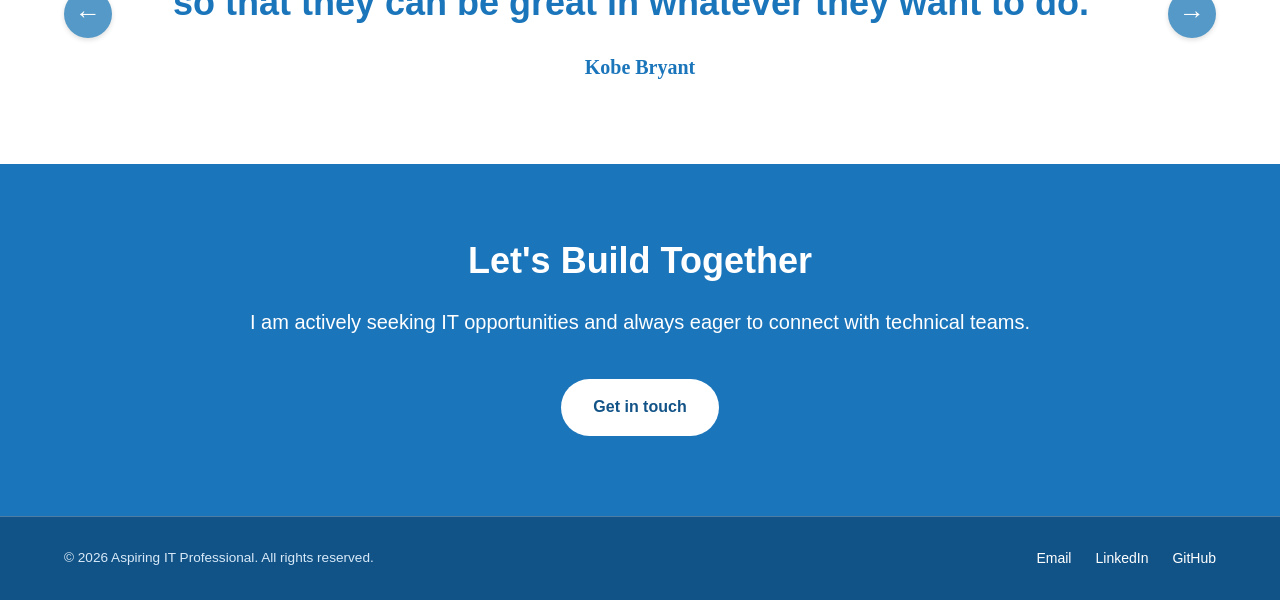
==== commit fc5da2fa: "Update index.html" ====
--- a/index.html
+++ b/index.html
@@ -35,10 +35,10 @@
     </header>
     <main id="main" class="container" tabindex="-1">
         <!-- EDIT: page content starts here. -->
-        <section class="hero"><div class="arch-image-container"><!-- EDIT: replace assets/profile.svg with your own photo and update alt text. --><img <img src="assets/PHOTO-2026-10-17-18-01-55 4.jpg"
+        <section class="hero" style="margin-top: 40px;"><div class="arch-image-container"><!-- EDIT: replace assets/profile.svg with your own photo and update alt text. --><img src="assets/PHOTO-2026-10-17-18-01-55%204.jpg"
      alt="Faiza photographing the sea"
      width="310"
-    height="430"></div><div><p class="eyebrow">HI, I'M FAIZA.</p><h1>From patient care to problem solving. Welcome to my portfolio.</h1><p class="lead">Follow my path from healthcare into Information Technology, explore the technical projects I’m building, and see how my experience in documentation, cross-functional teamwork, and attention to detail supports my future in tech.</p></div></section><section class="section"><p class="eyebrow">WHAT I BRING</p><div class="grid three"><article class="feature-card"><span class="pillar-icon" aria-hidden="true">💻</span><h2>Technical Foundation</h2><p>Building skills in Windows troubleshooting, networking, Python, HTML, and CSS through coursework and practice.</p></article><article class="feature-card"><span class="pillar-icon" aria-hidden="true">🎯</span><h2>Attention to Detail</h2><p>Careful documentation, organized work, and a thoughtful approach to solving problems.</p></article><article class="feature-card"><span class="pillar-icon" aria-hidden="true">🌍</span><h2>Global Teamwork &amp; Communication</h2><p>Listening to people, explaining steps clearly, and working with others to find solutions.</p></article></div></section><section class="section explore"><div><p class="eyebrow">EXPLORE MY PORTFOLIO</p><div class="grid"><a class="feature-card explore-link" href="about.html"><h2>About <span aria-hidden="true">→</span></h2><p>My background, career path, and values.</p></a><a class="feature-card explore-link" href="media.html"><h2>Media <span aria-hidden="true">→</span></h2><p>Photos, certificates, and demonstrations.</p></a><a class="feature-card explore-link" href="resume.html"><h2>Resume <span aria-hidden="true">→</span></h2><p>Education, experience, and technical skills.</p></a><a class="feature-card explore-link" href="projects.html"><h2>Projects <span aria-hidden="true">→</span></h2><p>Coursework and hands-on technology projects.</p></a></div></div><aside class="feature-card"><h2>At a Glance</h2><dl><dt>Currently</dt><dd>Information Technology student</dd><dt>Background</dt><dd>Healthcare in Germany</dd><dt>Tools & Technology</dt><dd>Python, HTML, CSS, Windows</dd><dt>Focus</dt><dd>IT support and networking</dd></dl></aside></section><section class="quote-section" aria-label="Portfolio principles"><button id="prev-quote" aria-label="Previous principle">←</button><div id="quote-display" aria-live="polite" aria-atomic="true"><blockquote>“The most important thing is to try and inspire people so that they can be great in whatever they want to do.”</blockquote><p>Kobe Bryant</p></div><button id="next-quote" aria-label="Next principle">→</button></section><section class="cta"><h2>Let's Build Together</h2><p>I am actively seeking IT opportunities and always eager to connect with technical teams.</p><a class="button" href="contact.html">Get in touch</a></section>
+     height="430"></div><div><p class="eyebrow">HI, I'M FAIZA.</p><h1>From patient care to problem solving. Welcome to my portfolio.</h1><p class="lead">Follow my path from healthcare into Information Technology, explore the technical projects I’m building, and see how my experience in documentation, cross-functional teamwork, and attention to detail supports my future in tech.</p></div></section><section class="section"><p class="eyebrow">WHAT I BRING</p><div class="grid three"><article class="feature-card"><span class="pillar-icon" aria-hidden="true">💻</span><h2>Technical Foundation</h2><p>Building skills in Windows troubleshooting, networking, Python, HTML, and CSS through coursework and practice.</p></article><article class="feature-card"><span class="pillar-icon" aria-hidden="true">🎯</span><h2>Attention to Detail</h2><p>Careful documentation, organized work, and a thoughtful approach to solving problems.</p></article><article class="feature-card"><span class="pillar-icon" aria-hidden="true">🌍</span><h2>Global Teamwork &amp; Communication</h2><p>Listening to people, explaining steps clearly, and working with others to find solutions.</p></article></div></section><section class="section explore"><div><p class="eyebrow">EXPLORE MY PORTFOLIO</p><div class="grid"><a class="feature-card explore-link" href="about.html"><h2>About <span aria-hidden="true">→</span></h2><p>My background, career path, and values.</p></a><a class="feature-card explore-link" href="media.html"><h2>Media <span aria-hidden="true">→</span></h2><p>Photos, certificates, and demonstrations.</p></a><a class="feature-card explore-link" href="resume.html"><h2>Resume <span aria-hidden="true">→</span></h2><p>Education, experience, and technical skills.</p></a><a class="feature-card explore-link" href="projects.html"><h2>Projects <span aria-hidden="true">→</span></h2><p>Coursework and hands-on technology projects.</p></a></div></div><aside class="feature-card"><h2>At a Glance</h2><dl><dt>Currently</dt><dd>Information Technology student</dd><dt>Background</dt><dd>Healthcare in Germany</dd><dt>Tools & Technology</dt><dd>Python, HTML, CSS, Windows</dd><dt>Focus</dt><dd>IT support and networking</dd></dl></aside></section><section class="quote-section" aria-label="Portfolio principles"><button id="prev-quote" aria-label="Previous principle">←</button><div id="quote-display" aria-live="polite" aria-atomic="true"><blockquote>“The most important thing is to try and inspire people so that they can be great in whatever they want to do.”</blockquote><p>Kobe Bryant</p></div><button id="next-quote" aria-label="Next principle">→</button></section><section class="cta"><h2>Let's Build Together</h2><p>I am actively seeking IT opportunities and always eager to connect with technical teams.</p><a class="button" href="contact.html">Get in touch</a></section>
     </main>
     <footer class="site-footer"><div class="container footer-row"><p class="small">© <span class="year-span">2026</span> Aspiring IT Professional. All rights reserved.</p><div class="footer-links"><a href="mailto:your-email@example.com">Email</a><a href="contact.html">LinkedIn</a><a href="contact.html">GitHub</a></div></div></footer>
 </body>
--- a/style.css
+++ b/style.css
@@ -42,3 +42,6 @@
 /* Contact: clear direct channels with an editorial introduction. */
 .connect-hero{max-width:950px;margin-bottom:50px}.connect-hero .eyebrow{font-size:11px;letter-spacing:.16em}.connect-hero h1{font-size:clamp(46px,5.9vw,78px);line-height:1.04;letter-spacing:-.06em;margin-bottom:26px}.connect-hero em{font-family:Georgia,serif;font-weight:400;color:#d9efff}.connect-intro{max-width:600px;font-size:20px;line-height:1.7;color:#e4f1fc}.connect-layout{display:grid;grid-template-columns:1.1fr 1fr;gap:46px;border-top:1px solid #ffffff35;padding-top:34px}.connect-email{background:#e5f3ff;color:#125387;padding:40px;border-radius:4px 50px 4px 4px;align-self:start}.connect-email .eyebrow{font-size:10px;letter-spacing:.13em}.connect-email h2{font-size:36px;line-height:1.15;letter-spacing:-.04em;margin-bottom:22px}.connect-email>p:not(.eyebrow){font-size:16px;line-height:1.8;color:#335e7e}.connect-address{display:flex;justify-content:space-between;gap:12px;align-items:center;font-size:clamp(16px,1.6vw,22px);font-weight:600;text-decoration:none;border-block:1px solid #12538730;padding:21px 0;margin:28px 0;overflow-wrap:anywhere}.connect-address span{font-size:25px;flex-shrink:0}.connect-email .button{background:#125387;color:white}.connect-email-note{display:block;font-size:11px;color:#486d88;margin-top:12px}.connect-elsewhere>.eyebrow{font-size:10px;letter-spacing:.14em;color:#d1e8f8;margin-bottom:22px}.connect-profile{padding:24px 0}.connect-profile+.connect-profile{border-top:1px solid #ffffff35;margin-top:12px;padding-top:30px}.connect-channel{font-size:10px;letter-spacing:.15em;color:#c1def4}.connect-profile h2{font-size:25px;line-height:1.25;letter-spacing:-.03em;margin:14px 0}.connect-profile p{max-width:400px;font-size:16px;color:#e4f1fc;line-height:1.75}.connect-pending{font-size:12px;color:#d1e8f8;border:1px solid #ffffff35;border-radius:20px;display:inline-block;padding:5px 12px}.connect-topics{display:grid;grid-template-columns:1fr 1fr;gap:40px;margin-top:55px;padding-top:32px;border-top:1px solid #ffffff35;align-items:center}.connect-topics .eyebrow{font-size:10px;margin-bottom:14px}.connect-topics h2{font-size:25px;letter-spacing:-.03em;margin-bottom:0}.connect-tags{display:flex;gap:10px;flex-wrap:wrap}.connect-tags span{font-size:12px;border:1px solid #ffffff40;border-radius:25px;padding:8px 14px}.connect-signoff{margin-top:62px;text-align:center;padding-bottom:8px}.connect-signoff p{font-size:12px;letter-spacing:.08em;margin-bottom:8px;color:#d1e8f8}.connect-signoff>span{font-family:Georgia,serif;font-style:italic;font-size:29px}
 @media(max-width:767px){.connect-hero{margin-bottom:30px}.connect-hero h1{font-size:clamp(40px,10vw,58px)}.connect-intro{font-size:18px}.connect-layout{grid-template-columns:1fr;gap:30px;padding-top:25px}.connect-email{padding:28px 24px;border-radius:4px 40px 4px 4px}.connect-email h2{font-size:32px}.connect-address{font-size:18px}.connect-topics{grid-template-columns:1fr;gap:23px;margin-top:35px}.connect-signoff{margin-top:40px}.connect-elsewhere>.eyebrow{margin-bottom:0}}
+main.container > .hero {
+    margin-top: 30px;
+}
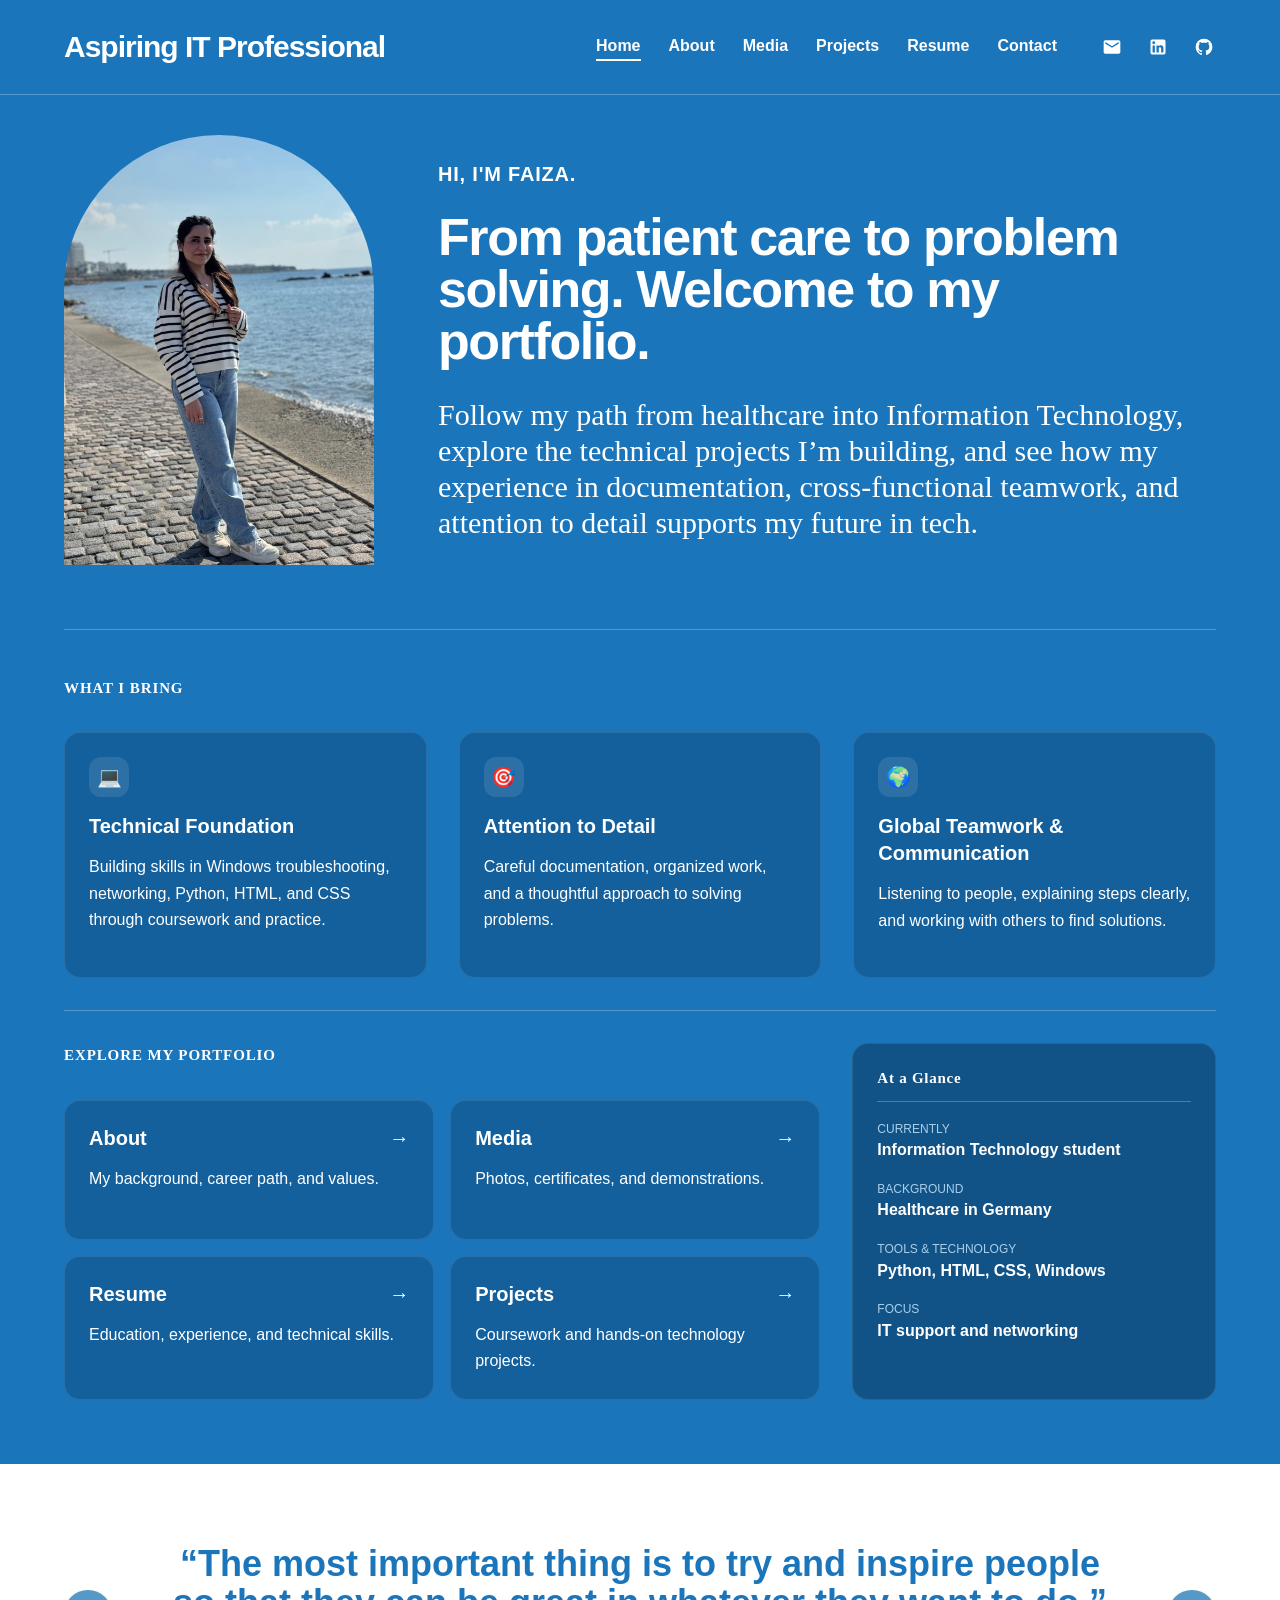
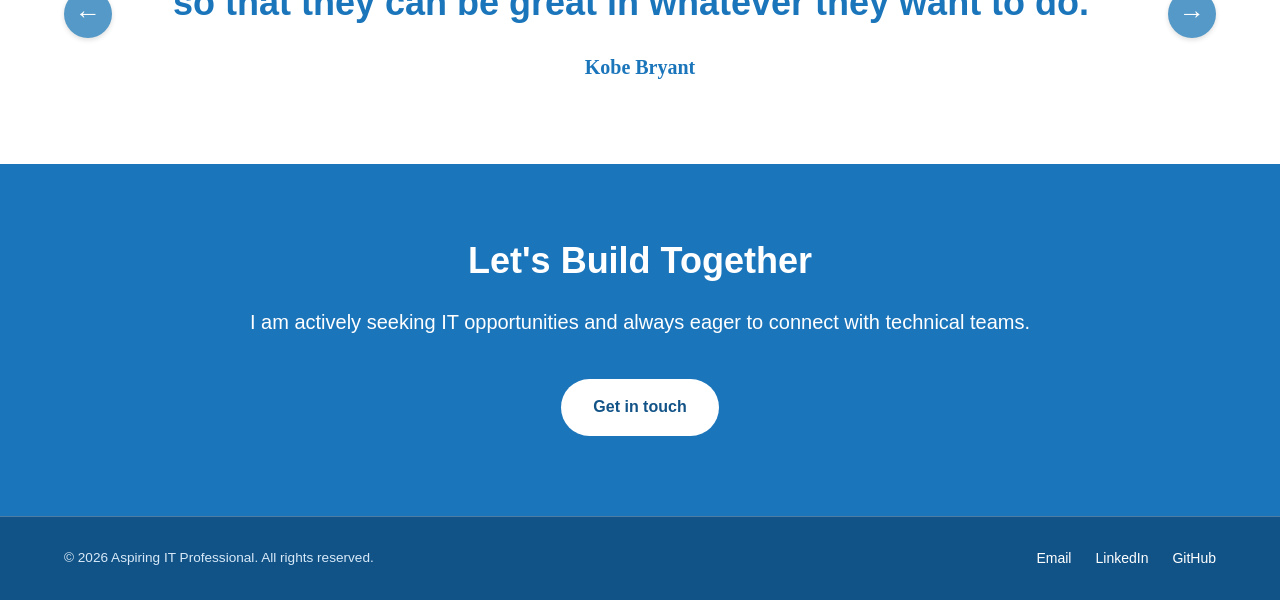
==== commit 546353fe: "Update index.html" ====
--- a/index.html
+++ b/index.html
@@ -35,7 +35,7 @@
     </header>
     <main id="main" class="container" tabindex="-1">
         <!-- EDIT: page content starts here. -->
-        <section class="hero" style="margin-top: 40px;"><div class="arch-image-container"><!-- EDIT: replace assets/profile.svg with your own photo and update alt text. --><img src="assets/PHOTO-2026-10-17-18-01-55%204.jpg"
+        <section class="hero" style="margin-top: 40px;"><div class="arch-image-container"><!-- EDIT: replace assets/profile.svg with your own photo and update alt text. --><img src="assets/PHOTO-2026-10-17-18-01-55 6.jpg"
      alt="Faiza photographing the sea"
      width="310"
      height="430"></div><div><p class="eyebrow">HI, I'M FAIZA.</p><h1>From patient care to problem solving. Welcome to my portfolio.</h1><p class="lead">Follow my path from healthcare into Information Technology, explore the technical projects I’m building, and see how my experience in documentation, cross-functional teamwork, and attention to detail supports my future in tech.</p></div></section><section class="section"><p class="eyebrow">WHAT I BRING</p><div class="grid three"><article class="feature-card"><span class="pillar-icon" aria-hidden="true">💻</span><h2>Technical Foundation</h2><p>Building skills in Windows troubleshooting, networking, Python, HTML, and CSS through coursework and practice.</p></article><article class="feature-card"><span class="pillar-icon" aria-hidden="true">🎯</span><h2>Attention to Detail</h2><p>Careful documentation, organized work, and a thoughtful approach to solving problems.</p></article><article class="feature-card"><span class="pillar-icon" aria-hidden="true">🌍</span><h2>Global Teamwork &amp; Communication</h2><p>Listening to people, explaining steps clearly, and working with others to find solutions.</p></article></div></section><section class="section explore"><div><p class="eyebrow">EXPLORE MY PORTFOLIO</p><div class="grid"><a class="feature-card explore-link" href="about.html"><h2>About <span aria-hidden="true">→</span></h2><p>My background, career path, and values.</p></a><a class="feature-card explore-link" href="media.html"><h2>Media <span aria-hidden="true">→</span></h2><p>Photos, certificates, and demonstrations.</p></a><a class="feature-card explore-link" href="resume.html"><h2>Resume <span aria-hidden="true">→</span></h2><p>Education, experience, and technical skills.</p></a><a class="feature-card explore-link" href="projects.html"><h2>Projects <span aria-hidden="true">→</span></h2><p>Coursework and hands-on technology projects.</p></a></div></div><aside class="feature-card"><h2>At a Glance</h2><dl><dt>Currently</dt><dd>Information Technology student</dd><dt>Background</dt><dd>Healthcare in Germany</dd><dt>Tools & Technology</dt><dd>Python, HTML, CSS, Windows</dd><dt>Focus</dt><dd>IT support and networking</dd></dl></aside></section><section class="quote-section" aria-label="Portfolio principles"><button id="prev-quote" aria-label="Previous principle">←</button><div id="quote-display" aria-live="polite" aria-atomic="true"><blockquote>“The most important thing is to try and inspire people so that they can be great in whatever they want to do.”</blockquote><p>Kobe Bryant</p></div><button id="next-quote" aria-label="Next principle">→</button></section><section class="cta"><h2>Let's Build Together</h2><p>I am actively seeking IT opportunities and always eager to connect with technical teams.</p><a class="button" href="contact.html">Get in touch</a></section>
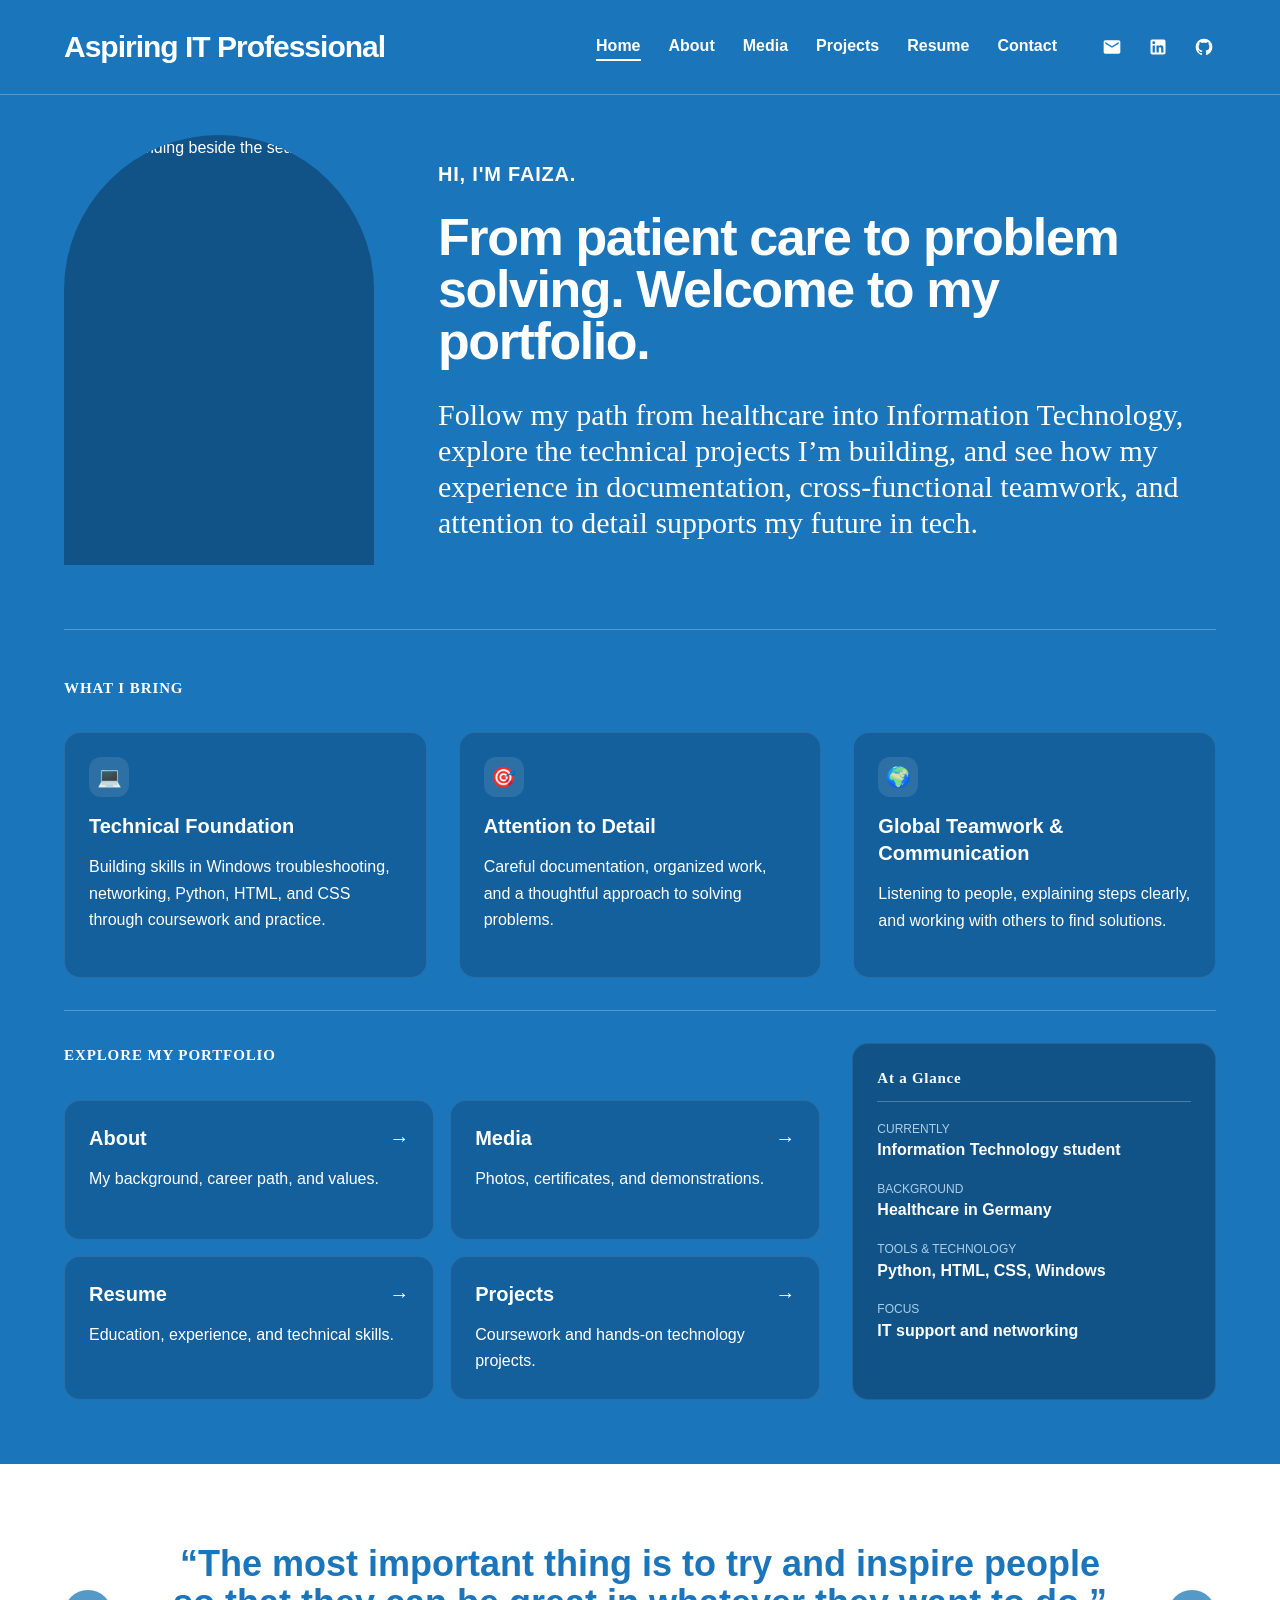
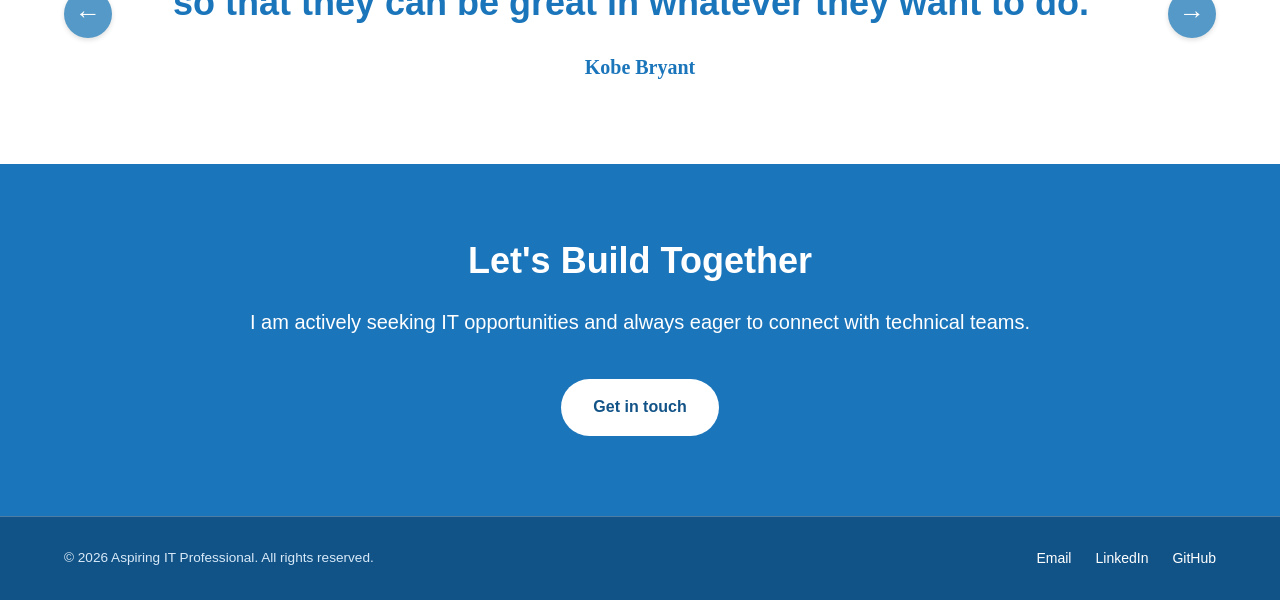
==== commit ca8035d4: "Update index.html" ====
--- a/index.html
+++ b/index.html
@@ -23,11 +23,11 @@
                 <a class="nav-link" href="projects.html">Projects</a>
                 <a class="nav-link" href="resume.html">Resume</a>
                 <a class="nav-link" href="contact.html">Contact</a>
-                <div class="social-links"><a href="mailto:your-email@example.com" aria-label="Email"><svg aria-hidden="true" focusable="false" class="social-icon" viewBox="0 0 24 24" xmlns="http://www.w3.org/2000/svg">
+                <div class="social-links"><a href="mailto:baloch@gmail.com" aria-label="Email"><svg aria-hidden="true" focusable="false" class="social-icon" viewBox="0 0 24 24" xmlns="http://www.w3.org/2000/svg">
                             <path d="M20 4H4c-1.1 0-1.99.9-1.99 2L2 18c0 1.1.9 2 2 2h16c1.1 0 2-.9 2-2V6c0-1.1-.9-2-2-2zm0 4l-8 5-8-5V6l8 5 8-5v2z"/>
-                        </svg></a><a href="contact.html" aria-label="LinkedIn contact details"><svg aria-hidden="true" focusable="false" class="social-icon" viewBox="0 0 24 24" xmlns="http://www.w3.org/2000/svg">
+                        </svg></a><a href="https://www.linkedin.com/in/Baloch/" target="_blank" rel="noopener noreferrer" aria-label="LinkedIn profile"><svg aria-hidden="true" focusable="false" class="social-icon" viewBox="0 0 24 24" xmlns="http://www.w3.org/2000/svg">
                             <path d="M19 3a2 2 0 0 1 2 2v14a2 2 0 0 1-2 2H5a2 2 0 0 1-2-2V5a2 2 0 0 1 2-2h14m-.5 15.5v-5.3a3.26 3.26 0 0 0-3.26-3.26c-.85 0-1.84.52-2.28 1.3v-1.11h-2.79v8.37h2.79v-4.93c0-.77.62-1.4 1.39-1.4a1.4 1.4 0 0 1 1.4 1.4v4.93h2.75M6.88 8.56a1.68 1.68 0 0 0 1.68-1.68c0-.93-.75-1.69-1.68-1.69a1.69 1.69 0 0 0-1.69 1.69c0 .93.76 1.68 1.69 1.68m1.39 9.94v-8.37H5.5v8.37h2.77z"/>
-                        </svg></a><a href="contact.html" aria-label="GitHub contact details"><svg aria-hidden="true" focusable="false" class="social-icon" viewBox="0 0 24 24" xmlns="http://www.w3.org/2000/svg">
+                        </svg></a><a href="https://github.com/Baloch" target="_blank" rel="noopener noreferrer" aria-label="GitHub profile"><svg aria-hidden="true" focusable="false" class="social-icon" viewBox="0 0 24 24" xmlns="http://www.w3.org/2000/svg">
                             <path d="M12 2A10 10 0 0 0 2 12c0 4.42 2.87 8.17 6.84 9.5.5.08.66-.23.66-.5v-1.69c-2.77.6-3.36-1.34-3.36-1.34-.46-1.16-1.11-1.47-1.11-1.47-.91-.62.07-.6.07-.6 1 .07 1.53 1.03 1.53 1.03.87 1.52 2.34 1.07 2.91.83.1-.65.35-1.09.63-1.34-2.22-.25-4.55-1.11-4.55-4.92 0-1.11.38-2 1.03-2.71-.1-.25-.45-1.29.1-2.64 0 0 .84-.27 2.75 1.02.79-.22 1.65-.33 2.5-.33.85 0 1.71.11 2.5.33 1.91-1.29 2.75-1.02 2.75-1.02.55 1.35.2 2.39.1 2.64.65.71 1.03 1.6 1.03 2.71 0 3.82-2.34 4.66-4.57 4.91.36.31.69.92.69 1.85V21c0 .27.16.59.67.5C19.14 20.16 22 16.42 22 12A10 10 0 0 0 12 2z"/>
                         </svg></a></div>
             </div>
@@ -35,11 +35,8 @@
     </header>
     <main id="main" class="container" tabindex="-1">
         <!-- EDIT: page content starts here. -->
-        <section class="hero" style="margin-top: 40px;"><div class="arch-image-container"><!-- EDIT: replace assets/profile.svg with your own photo and update alt text. --><img src="assets/PHOTO-2026-10-17-18-01-55 6.jpg"
-     alt="Faiza photographing the sea"
-     width="310"
-     height="430"></div><div><p class="eyebrow">HI, I'M FAIZA.</p><h1>From patient care to problem solving. Welcome to my portfolio.</h1><p class="lead">Follow my path from healthcare into Information Technology, explore the technical projects I’m building, and see how my experience in documentation, cross-functional teamwork, and attention to detail supports my future in tech.</p></div></section><section class="section"><p class="eyebrow">WHAT I BRING</p><div class="grid three"><article class="feature-card"><span class="pillar-icon" aria-hidden="true">💻</span><h2>Technical Foundation</h2><p>Building skills in Windows troubleshooting, networking, Python, HTML, and CSS through coursework and practice.</p></article><article class="feature-card"><span class="pillar-icon" aria-hidden="true">🎯</span><h2>Attention to Detail</h2><p>Careful documentation, organized work, and a thoughtful approach to solving problems.</p></article><article class="feature-card"><span class="pillar-icon" aria-hidden="true">🌍</span><h2>Global Teamwork &amp; Communication</h2><p>Listening to people, explaining steps clearly, and working with others to find solutions.</p></article></div></section><section class="section explore"><div><p class="eyebrow">EXPLORE MY PORTFOLIO</p><div class="grid"><a class="feature-card explore-link" href="about.html"><h2>About <span aria-hidden="true">→</span></h2><p>My background, career path, and values.</p></a><a class="feature-card explore-link" href="media.html"><h2>Media <span aria-hidden="true">→</span></h2><p>Photos, certificates, and demonstrations.</p></a><a class="feature-card explore-link" href="resume.html"><h2>Resume <span aria-hidden="true">→</span></h2><p>Education, experience, and technical skills.</p></a><a class="feature-card explore-link" href="projects.html"><h2>Projects <span aria-hidden="true">→</span></h2><p>Coursework and hands-on technology projects.</p></a></div></div><aside class="feature-card"><h2>At a Glance</h2><dl><dt>Currently</dt><dd>Information Technology student</dd><dt>Background</dt><dd>Healthcare in Germany</dd><dt>Tools & Technology</dt><dd>Python, HTML, CSS, Windows</dd><dt>Focus</dt><dd>IT support and networking</dd></dl></aside></section><section class="quote-section" aria-label="Portfolio principles"><button id="prev-quote" aria-label="Previous principle">←</button><div id="quote-display" aria-live="polite" aria-atomic="true"><blockquote>“The most important thing is to try and inspire people so that they can be great in whatever they want to do.”</blockquote><p>Kobe Bryant</p></div><button id="next-quote" aria-label="Next principle">→</button></section><section class="cta"><h2>Let's Build Together</h2><p>I am actively seeking IT opportunities and always eager to connect with technical teams.</p><a class="button" href="contact.html">Get in touch</a></section>
+        <section class="hero" style="margin-top: 40px;"><div class="arch-image-container"><!-- EDIT: replace assets/profile.svg with your own photo and update alt text. --><img src="assets/faiza-home.jpg" alt="Faiza standing beside the sea" width="310" height="430"></div><div><p class="eyebrow">HI, I'M FAIZA.</p><h1>From patient care to problem solving. Welcome to my portfolio.</h1><p class="lead">Follow my path from healthcare into Information Technology, explore the technical projects I’m building, and see how my experience in documentation, cross-functional teamwork, and attention to detail supports my future in tech.</p></div></section><section class="section"><p class="eyebrow">WHAT I BRING</p><div class="grid three"><article class="feature-card"><span class="pillar-icon" aria-hidden="true">💻</span><h2>Technical Foundation</h2><p>Building skills in Windows troubleshooting, networking, Python, HTML, and CSS through coursework and practice.</p></article><article class="feature-card"><span class="pillar-icon" aria-hidden="true">🎯</span><h2>Attention to Detail</h2><p>Careful documentation, organized work, and a thoughtful approach to solving problems.</p></article><article class="feature-card"><span class="pillar-icon" aria-hidden="true">🌍</span><h2>Global Teamwork &amp; Communication</h2><p>Listening to people, explaining steps clearly, and working with others to find solutions.</p></article></div></section><section class="section explore"><div><p class="eyebrow">EXPLORE MY PORTFOLIO</p><div class="grid"><a class="feature-card explore-link" href="about.html"><h2>About <span aria-hidden="true">→</span></h2><p>My background, career path, and values.</p></a><a class="feature-card explore-link" href="media.html"><h2>Media <span aria-hidden="true">→</span></h2><p>Photos, certificates, and demonstrations.</p></a><a class="feature-card explore-link" href="resume.html"><h2>Resume <span aria-hidden="true">→</span></h2><p>Education, experience, and technical skills.</p></a><a class="feature-card explore-link" href="projects.html"><h2>Projects <span aria-hidden="true">→</span></h2><p>Coursework and hands-on technology projects.</p></a></div></div><aside class="feature-card"><h2>At a Glance</h2><dl><dt>Currently</dt><dd>Information Technology student</dd><dt>Background</dt><dd>Healthcare in Germany</dd><dt>Tools & Technology</dt><dd>Python, HTML, CSS, Windows</dd><dt>Focus</dt><dd>IT support and networking</dd></dl></aside></section><section class="quote-section" aria-label="Portfolio principles"><button id="prev-quote" aria-label="Previous principle">←</button><div id="quote-display" aria-live="polite" aria-atomic="true"><blockquote>“The most important thing is to try and inspire people so that they can be great in whatever they want to do.”</blockquote><p>Kobe Bryant</p></div><button id="next-quote" aria-label="Next principle">→</button></section><section class="cta"><h2>Let's Build Together</h2><p>I am actively seeking IT opportunities and always eager to connect with technical teams.</p><a class="button" href="contact.html">Get in touch</a></section>
     </main>
-    <footer class="site-footer"><div class="container footer-row"><p class="small">© <span class="year-span">2026</span> Aspiring IT Professional. All rights reserved.</p><div class="footer-links"><a href="mailto:your-email@example.com">Email</a><a href="contact.html">LinkedIn</a><a href="contact.html">GitHub</a></div></div></footer>
+    <footer class="site-footer"><div class="container footer-row"><p class="small">© <span class="year-span">2026</span> Aspiring IT Professional. All rights reserved.</p><div class="footer-links"><a href="mailto:baloch@gmail.com">Email</a><a href="https://www.linkedin.com/in/Baloch/" target="_blank" rel="noopener noreferrer">LinkedIn</a><a href="https://github.com/Baloch" target="_blank" rel="noopener noreferrer">GitHub</a></div></div></footer>
 </body>
 </html>
--- a/style.css
+++ b/style.css
@@ -45,3 +45,10 @@
 main.container > .hero {
     margin-top: 30px;
 }
+.travel-photo-01 img {
+    object-fit: contain;
+}
+
+.travel-photo-01:hover img {
+    transform: none;
+}
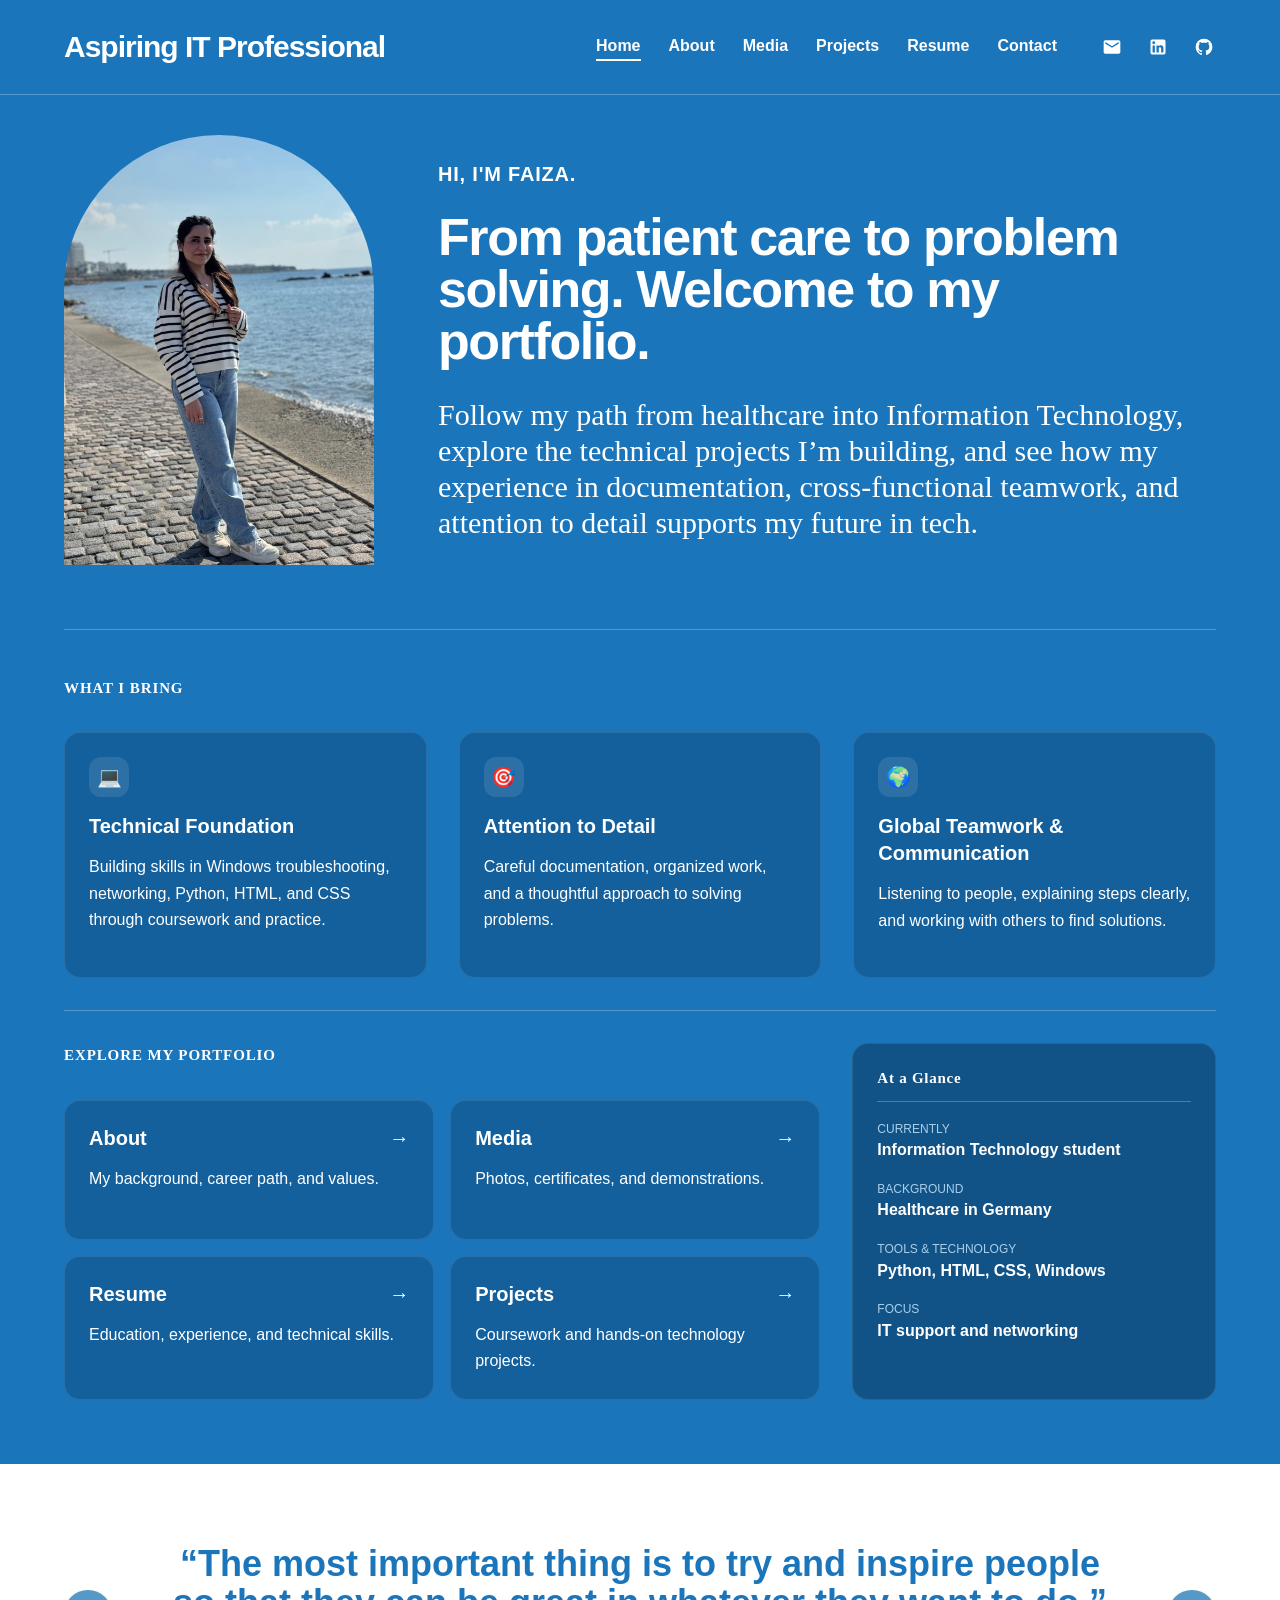
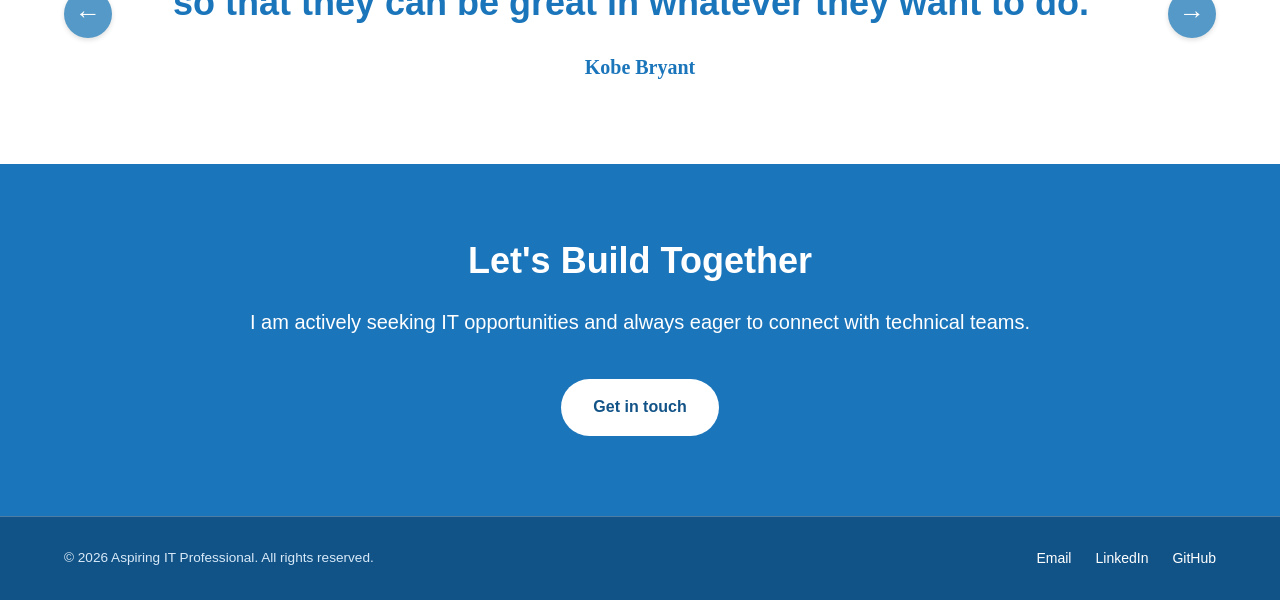
==== commit 9bb7e07d: "Update index.html" ====
--- a/index.html
+++ b/index.html
@@ -23,11 +23,11 @@
                 <a class="nav-link" href="projects.html">Projects</a>
                 <a class="nav-link" href="resume.html">Resume</a>
                 <a class="nav-link" href="contact.html">Contact</a>
-                <div class="social-links"><a href="mailto:baloch@gmail.com" aria-label="Email"><svg aria-hidden="true" focusable="false" class="social-icon" viewBox="0 0 24 24" xmlns="http://www.w3.org/2000/svg">
+                <div class="social-links"><a href="mailto:fbaloch@icstars.org" aria-label="Email"><svg aria-hidden="true" focusable="false" class="social-icon" viewBox="0 0 24 24" xmlns="http://www.w3.org/2000/svg">
                             <path d="M20 4H4c-1.1 0-1.99.9-1.99 2L2 18c0 1.1.9 2 2 2h16c1.1 0 2-.9 2-2V6c0-1.1-.9-2-2-2zm0 4l-8 5-8-5V6l8 5 8-5v2z"/>
-                        </svg></a><a href="https://www.linkedin.com/in/Baloch/" target="_blank" rel="noopener noreferrer" aria-label="LinkedIn profile"><svg aria-hidden="true" focusable="false" class="social-icon" viewBox="0 0 24 24" xmlns="http://www.w3.org/2000/svg">
+                        </svg></a><a href="https://www.linkedin.com/in/faizarazzaqbaloch/" target="_blank" rel="noopener noreferrer" aria-label="LinkedIn profile"><svg aria-hidden="true" focusable="false" class="social-icon" viewBox="0 0 24 24" xmlns="http://www.w3.org/2000/svg">
                             <path d="M19 3a2 2 0 0 1 2 2v14a2 2 0 0 1-2 2H5a2 2 0 0 1-2-2V5a2 2 0 0 1 2-2h14m-.5 15.5v-5.3a3.26 3.26 0 0 0-3.26-3.26c-.85 0-1.84.52-2.28 1.3v-1.11h-2.79v8.37h2.79v-4.93c0-.77.62-1.4 1.39-1.4a1.4 1.4 0 0 1 1.4 1.4v4.93h2.75M6.88 8.56a1.68 1.68 0 0 0 1.68-1.68c0-.93-.75-1.69-1.68-1.69a1.69 1.69 0 0 0-1.69 1.69c0 .93.76 1.68 1.69 1.68m1.39 9.94v-8.37H5.5v8.37h2.77z"/>
-                        </svg></a><a href="https://github.com/Baloch" target="_blank" rel="noopener noreferrer" aria-label="GitHub profile"><svg aria-hidden="true" focusable="false" class="social-icon" viewBox="0 0 24 24" xmlns="http://www.w3.org/2000/svg">
+                        </svg></a><a href="https://github.com/fbaloch1" target="_blank" rel="noopener noreferrer" aria-label="GitHub profile"><svg aria-hidden="true" focusable="false" class="social-icon" viewBox="0 0 24 24" xmlns="http://www.w3.org/2000/svg">
                             <path d="M12 2A10 10 0 0 0 2 12c0 4.42 2.87 8.17 6.84 9.5.5.08.66-.23.66-.5v-1.69c-2.77.6-3.36-1.34-3.36-1.34-.46-1.16-1.11-1.47-1.11-1.47-.91-.62.07-.6.07-.6 1 .07 1.53 1.03 1.53 1.03.87 1.52 2.34 1.07 2.91.83.1-.65.35-1.09.63-1.34-2.22-.25-4.55-1.11-4.55-4.92 0-1.11.38-2 1.03-2.71-.1-.25-.45-1.29.1-2.64 0 0 .84-.27 2.75 1.02.79-.22 1.65-.33 2.5-.33.85 0 1.71.11 2.5.33 1.91-1.29 2.75-1.02 2.75-1.02.55 1.35.2 2.39.1 2.64.65.71 1.03 1.6 1.03 2.71 0 3.82-2.34 4.66-4.57 4.91.36.31.69.92.69 1.85V21c0 .27.16.59.67.5C19.14 20.16 22 16.42 22 12A10 10 0 0 0 12 2z"/>
                         </svg></a></div>
             </div>
--- a/style.css
+++ b/style.css
@@ -42,13 +42,21 @@
 /* Contact: clear direct channels with an editorial introduction. */
 .connect-hero{max-width:950px;margin-bottom:50px}.connect-hero .eyebrow{font-size:11px;letter-spacing:.16em}.connect-hero h1{font-size:clamp(46px,5.9vw,78px);line-height:1.04;letter-spacing:-.06em;margin-bottom:26px}.connect-hero em{font-family:Georgia,serif;font-weight:400;color:#d9efff}.connect-intro{max-width:600px;font-size:20px;line-height:1.7;color:#e4f1fc}.connect-layout{display:grid;grid-template-columns:1.1fr 1fr;gap:46px;border-top:1px solid #ffffff35;padding-top:34px}.connect-email{background:#e5f3ff;color:#125387;padding:40px;border-radius:4px 50px 4px 4px;align-self:start}.connect-email .eyebrow{font-size:10px;letter-spacing:.13em}.connect-email h2{font-size:36px;line-height:1.15;letter-spacing:-.04em;margin-bottom:22px}.connect-email>p:not(.eyebrow){font-size:16px;line-height:1.8;color:#335e7e}.connect-address{display:flex;justify-content:space-between;gap:12px;align-items:center;font-size:clamp(16px,1.6vw,22px);font-weight:600;text-decoration:none;border-block:1px solid #12538730;padding:21px 0;margin:28px 0;overflow-wrap:anywhere}.connect-address span{font-size:25px;flex-shrink:0}.connect-email .button{background:#125387;color:white}.connect-email-note{display:block;font-size:11px;color:#486d88;margin-top:12px}.connect-elsewhere>.eyebrow{font-size:10px;letter-spacing:.14em;color:#d1e8f8;margin-bottom:22px}.connect-profile{padding:24px 0}.connect-profile+.connect-profile{border-top:1px solid #ffffff35;margin-top:12px;padding-top:30px}.connect-channel{font-size:10px;letter-spacing:.15em;color:#c1def4}.connect-profile h2{font-size:25px;line-height:1.25;letter-spacing:-.03em;margin:14px 0}.connect-profile p{max-width:400px;font-size:16px;color:#e4f1fc;line-height:1.75}.connect-pending{font-size:12px;color:#d1e8f8;border:1px solid #ffffff35;border-radius:20px;display:inline-block;padding:5px 12px}.connect-topics{display:grid;grid-template-columns:1fr 1fr;gap:40px;margin-top:55px;padding-top:32px;border-top:1px solid #ffffff35;align-items:center}.connect-topics .eyebrow{font-size:10px;margin-bottom:14px}.connect-topics h2{font-size:25px;letter-spacing:-.03em;margin-bottom:0}.connect-tags{display:flex;gap:10px;flex-wrap:wrap}.connect-tags span{font-size:12px;border:1px solid #ffffff40;border-radius:25px;padding:8px 14px}.connect-signoff{margin-top:62px;text-align:center;padding-bottom:8px}.connect-signoff p{font-size:12px;letter-spacing:.08em;margin-bottom:8px;color:#d1e8f8}.connect-signoff>span{font-family:Georgia,serif;font-style:italic;font-size:29px}
 @media(max-width:767px){.connect-hero{margin-bottom:30px}.connect-hero h1{font-size:clamp(40px,10vw,58px)}.connect-intro{font-size:18px}.connect-layout{grid-template-columns:1fr;gap:30px;padding-top:25px}.connect-email{padding:28px 24px;border-radius:4px 40px 4px 4px}.connect-email h2{font-size:32px}.connect-address{font-size:18px}.connect-topics{grid-template-columns:1fr;gap:23px;margin-top:35px}.connect-signoff{margin-top:40px}.connect-elsewhere>.eyebrow{margin-bottom:0}}
-main.container > .hero {
-    margin-top: 30px;
-}
-.travel-photo-01 img {
-    object-fit: contain;
-}
 
-.travel-photo-01:hover img {
-    transform: none;
-}
+/* Personal travel gallery: preserve every photograph's full composition. */
+.travel-gallery-personal{grid-template-columns:repeat(6,minmax(0,1fr));gap:36px 24px;align-items:start}
+.travel-gallery-personal .travel-photo{grid-column:span 2;margin:0}
+.travel-gallery-personal .travel-photo-04{grid-column:2 / span 2}
+.travel-gallery-personal .travel-photo-05{grid-column:4 / span 2}
+.travel-gallery-personal .travel-image-wrap{border-radius:8px;background:#125387}
+.travel-gallery-personal .travel-photo img{display:block;width:100%;height:auto;aspect-ratio:auto;object-fit:contain;transform:none;transition:none}
+.travel-gallery-personal .travel-photo:hover img{transform:none}
+.travel-gallery-personal .travel-photo figcaption{display:flex;flex-direction:column;align-items:flex-start;gap:7px;padding-top:17px}
+.travel-gallery-personal .travel-photo h2{font-size:21px;line-height:1.3;margin-top:6px}
+.travel-gallery-personal .travel-category{font-size:10px;letter-spacing:.09em}
+.travel-gallery-personal .travel-location{padding:0;white-space:normal;font-size:12px}
+@media(max-width:900px){.travel-gallery-personal{grid-template-columns:repeat(2,minmax(0,1fr));gap:30px 20px}.travel-gallery-personal .travel-photo{grid-column:auto}.travel-gallery-personal .travel-photo-05{grid-column:1 / -1;width:calc((100% - 20px)/2);justify-self:center}}
+@media(max-width:540px){.travel-gallery-personal{grid-template-columns:1fr;gap:32px}.travel-gallery-personal .travel-photo,.travel-gallery-personal .travel-photo-05{grid-column:auto;width:100%}}
+
+.projects-intro{max-width:950px;margin-bottom:44px}.projects-intro .eyebrow{font-size:11px;letter-spacing:.14em}.projects-intro h1{font-size:clamp(44px,5.5vw,72px);line-height:1.05;letter-spacing:-.055em}.projects-intro em{font-family:Georgia,serif;font-weight:400;color:#d8eeff}.projects-intro .lead{font-size:21px;margin-bottom:0}.project-pair{display:grid;grid-template-columns:repeat(2,minmax(0,1fr));gap:26px;border-top:1px solid #ffffff35;padding-top:32px}.project-entry{background:#125387;border:1px solid #ffffff25;border-radius:16px;padding:32px;display:flex;flex-direction:column}.project-entry-top{display:flex;justify-content:space-between;align-items:center;gap:14px;flex-wrap:wrap;margin-bottom:35px}.project-entry-top>span:first-child{font-size:10px;letter-spacing:.1em;color:#c8e3f8}.project-status{font-size:11px;border:1px solid #c8e3f866;border-radius:25px;padding:5px 12px;color:#e4f1fc}.project-entry h2{font-size:35px;letter-spacing:-.04em;margin-bottom:20px}.project-description{font-size:18px;line-height:1.7;color:#edf7ff}.project-detail{margin-top:18px}.project-detail h3{font-size:11px;text-transform:uppercase;letter-spacing:.1em;color:#c8e3f8;margin-bottom:10px}.project-detail p{font-size:15px;line-height:1.8;color:#e4f1fc;margin-bottom:0}.project-keywords{display:flex;flex-wrap:wrap;gap:8px;padding-top:28px;margin-top:auto}.project-keywords span{border:1px solid #ffffff35;padding:6px 12px;border-radius:25px;font-size:11px}.project-progress-note{border-top:1px solid #ffffff30;padding-top:18px;margin:25px 0 0;font-size:12px;color:#c8e3f8}.project-entry-next{background:#1966a2}
+@media(max-width:767px){.project-pair{grid-template-columns:1fr;gap:22px}.project-entry{padding:26px}.project-entry h2{font-size:30px}.projects-intro h1{font-size:clamp(40px,10vw,58px)}.project-entry-top{margin-bottom:26px}}
